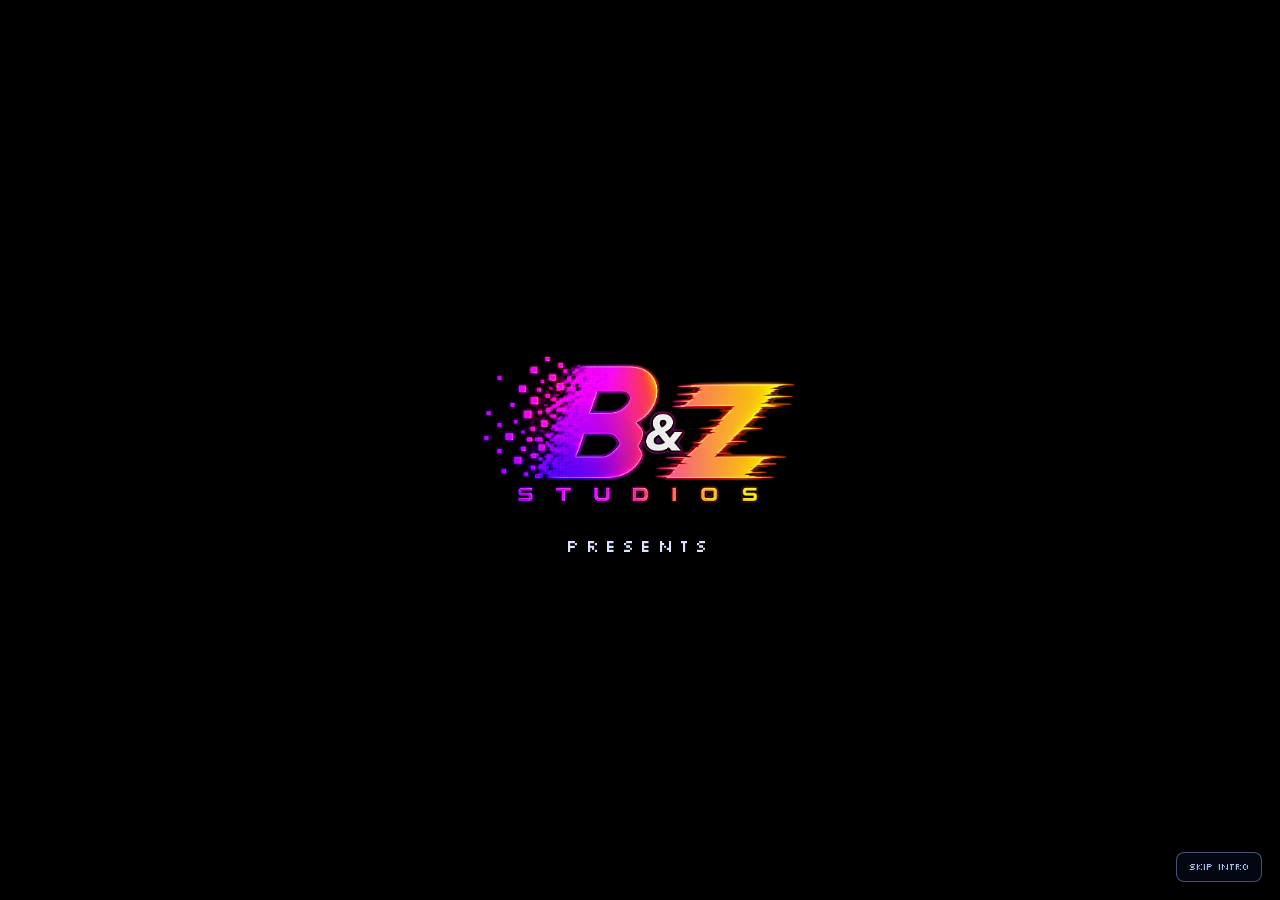
==== ufo-crazygames/index.html @ ac13e9e8 "Add independent landscape CrazyGames edition with loading artwork and SDK" ====
<!doctype html>
<html lang="en">
  <head>
    <meta charset="utf-8">
    <meta name="viewport" content="width=device-width, initial-scale=1, viewport-fit=cover">
    <meta name="theme-color" content="#071021">
    <title>UFO RUN</title>
    <link rel="icon" href="src/ufo_principal.png" type="image/png">
    <link rel="stylesheet" href="css/styles.css">
    <link rel="preload" href="src/loading-cover.webp" as="image" fetchpriority="high">
    <script src="js/crazy-config.js" defer></script>
    <script src="js/loading.js" defer></script>
    <script src="js/crazy-sdk.js" defer></script>
    <script src="js/game.js" defer></script>
  </head>
  <body>
    <main class="game-shell">
      <section id="loading-screen" class="loading-screen" aria-label="Loading UFO RUN">
        <img id="loading-art" class="loading-art" src="src/loading-cover.webp" alt="" fetchpriority="high">
        <div class="loading-title"><span class="loading-eyebrow">B&amp;Z STUDIOS</span><h1>UFO <span>RUN</span></h1><p>Fly · Dodge · Explore</p></div>
        <div class="loading-panel">
          <div class="loading-details"><label for="loading-progress">Loading</label><output id="loading-percentage" for="loading-progress">0%</output></div>
          <progress id="loading-progress" max="100" value="0" aria-describedby="loading-message">0%</progress>
          <p id="loading-message" role="status" aria-live="polite">Preparing your ship...</p>
          <button id="retry-loading-button" class="action primary" type="button" hidden>Try again</button>
        </div>
      </section>
      <section id="rotate-screen" class="rotate-screen" aria-label="Landscape orientation required" hidden>
        <svg viewBox="0 0 96 96" aria-hidden="true"><rect x="31" y="17" width="34" height="62" rx="5"/><path d="M12 46a36 36 0 0 1 57-28M69 7v11H58M84 50a36 36 0 0 1-57 28M27 89V78h11"/></svg>
        <h2>Rotate your device</h2><p>UFO RUN is played in landscape.<br>Turn your screen sideways to take off.</p>
      </section>
      <section id="ad-request-overlay" class="ad-request-overlay" role="status" aria-live="polite" hidden><span class="ad-spinner" aria-hidden="true"></span><p>Preparing your ad...</p></section>
      <section id="intro-screen" class="intro-screen" aria-label="Studio introduction and credits" hidden>
        <div class="intro-panel intro-studio">
          <img src="src/Logo_bz.png" alt="B&amp;Z Studios" class="intro-brand-logo">
          <p class="intro-heading">Presents</p>
        </div>
        <div class="intro-panel intro-credits">
          <img src="src/Logo_bz.png" alt="B&amp;Z Studios" class="intro-brand-logo">
          <h2>UFO RUN</h2>
          <p class="intro-heading">Credits</p>
          <div class="credit-entry"><strong>Luis Zabala</strong><span>Creator · Developer · Tester</span></div>
          <div class="credit-entry"><strong>Agustín Bustamante</strong><span>Creator · Developer · Tester</span></div>
        </div>
        <button id="skip-intro-button" class="skip-intro" type="button">Skip intro</button>
      </section>
      <canvas
        id="game"
        width="800"
        height="600"
        tabindex="0"
        role="application"
        aria-label="UFO RUN. Arcade space flight with unlockable ships. Press Space, click or tap to fly. Collect planets, avoid spikes and dodge asteroids on Hard difficulty."
      >
        Your browser does not support Canvas 2D.
      </canvas>
      <p id="game-hud" class="game-hud" hidden>Score: 0</p>
      <p id="invincible-label" class="game-status" hidden>INVINCIBLE</p>
      <p id="flight-start-prompt" class="flight-start-prompt" hidden>Tap, click or press Space to launch</p>
      <section id="boss-hud" class="boss-hud" aria-label="Boss battle" hidden>
        <div class="boss-hud-heading"><span>Cosmic Devourer</span><strong id="boss-timer">30s</strong></div>
        <div class="boss-time-track" aria-hidden="true"><span id="boss-time-fill"></span></div>
      </section>
      <aside id="achievement-toast" class="achievement-toast" role="status" aria-live="polite" hidden>
        <span class="achievement-toast-icon" aria-hidden="true">🏆</span>
        <div><strong>Achievement</strong><b id="achievement-toast-title"></b><span id="achievement-toast-description"></span><em id="achievement-toast-reward"></em></div>
      </aside>
      <header id="toolbar" class="toolbar" hidden>
        <button id="back-button" class="control back-button" type="button" hidden>Back</button>
        <div class="toolbar-actions">
          <span class="wallet" aria-label="Available coins"><span aria-hidden="true">✦</span> <span data-credits>0</span></span>
          <button id="pause-button" class="control icon-control" type="button" aria-label="Pause game" hidden><svg viewBox="0 0 24 24" aria-hidden="true"><path d="M7 4h4v16H7zM13 4h4v16h-4z"/></svg></button>
          <button id="sound-button" class="control icon-control" type="button" aria-label="Mute sound" aria-pressed="false"><svg viewBox="0 0 24 24" aria-hidden="true"><path d="M3 9h4l5-4v14l-5-4H3z"/><path class="sound-waves" d="M16 8q5 4 0 8M19 5q8 7 0 14"/></svg></button>
          <button id="fullscreen-button" class="control icon-control" type="button" aria-label="Fullscreen"><svg viewBox="0 0 24 24" aria-hidden="true"><path d="M9 3H3v6M15 3h6v6M3 15v6h6M21 15v6h-6"/></svg></button>
        </div>
      </header>
      <section id="interface" class="interface" aria-label="UFO RUN interface" hidden>
        <div id="menu-screen" class="screen menu-screen" hidden>
          <img id="menu-brand-logo" class="menu-brand-logo" src="src/Logo_bz.png" alt="B&amp;Z Studios" draggable="false">
          <div class="menu-heading"><h1>UFO <span>RUN</span></h1><p class="tagline">Fly · Dodge · Explore</p></div>
          <figure class="ship-preview"><img id="equipped-preview" src="src/ufo_principal.png" alt="Equipped ship"><figcaption id="equipped-name">Classic</figcaption></figure>
          <div class="difficulty-selector" aria-label="Select difficulty">
            <p>Difficulty</p>
            <div class="difficulty-options" role="radiogroup" aria-label="Game difficulty">
              <button type="button" data-difficulty="easy" role="radio" aria-checked="false">Easy</button>
              <button type="button" data-difficulty="normal" role="radio" aria-checked="true">Normal</button>
              <button type="button" data-difficulty="hard" role="radio" aria-checked="false">Hard</button>
            </div>
            <span id="difficulty-description">The original UFO RUN experience</span>
          </div>
          <div class="menu-actions"><button id="play-button" class="action primary" type="button"><span aria-hidden="true">▶</span> Play</button><button id="shop-button" class="action secondary" type="button">Hangar</button><button id="achievements-button" class="action secondary" type="button">🏆 Achievements</button><button id="help-button" class="action secondary" type="button">Help</button><button id="ranking-button" class="action secondary" type="button">Leaderboard</button></div>
          <div class="menu-info"><p class="instructions"><strong class="instructions-mobile">Tap to fly</strong><span class="instructions-mobile">Tap the screen to boost</span><strong class="instructions-desktop">Space or click</strong><span class="instructions-desktop">Boost your ship</span></p><div class="record-column"><p class="record">Best score<strong data-best-score>0</strong></p><p class="menu-footnote">Every point you earn becomes a coin</p></div></div>
        </div>
        <div id="shop-screen" class="screen shop-screen" hidden>
          <div class="section-heading"><h2>Hangar</h2><p>Choose your ship</p></div>
          <div id="shop-grid" class="shop-grid">
            <article id="coin-ad-offer" class="skin-card reward-card" hidden>
              <h3>50 coins</h3><span class="reward-video-icon" aria-hidden="true">▶</span>
              <p id="coin-ad-remaining">10 ads available today</p>
              <button id="coin-ad-button" type="button">Watch ad +50</button>
            </article>
          </div><p id="shop-status" class="shop-status" role="status">Earn coins by flying past obstacles</p>
        </div>
        <div id="help-screen" class="screen help-screen" hidden>
          <div class="section-heading"><h2>Help</h2><p>Flight guide</p></div>
          <div class="help-grid">
            <article class="help-card"><img src="src/ufo_principal.png" alt="UFO"><div><h3>Your UFO</h3><p>Tap the screen, click or press Space to boost your ship.</p></div></article>
            <article class="help-card"><div class="help-spikes" aria-hidden="true"><img src="src/Pincho_alto.png" alt=""><img src="src/Pincho_bajo.png" alt=""></div><div><h3>Spikes</h3><p>Fly through the gap without touching the spikes. Each pair you pass earns 1 point.</p></div></article>
            <article class="help-card"><div class="help-boundaries" aria-hidden="true"><span></span><b>UFO</b><span></span></div><div><h3>Ceiling and floor</h3><p>Stay on screen. Hitting the ceiling or the floor ends your mission.</p></div></article>
            <article class="help-card"><img src="src/planetas/Tierra.png" alt="Planet Earth"><div><h3>Planets</h3><p>Collect any planet to earn 1 extra point.</p></div></article>
            <article class="help-card"><img src="src/powerup_star.png" alt="Invincibility star"><div><h3>Star</h3><p>Grants temporary invincibility. While your shield glows, obstacles cannot destroy your ship.</p></div></article>
            <article class="help-card"><div class="help-asteroids"><img src="src/Obstaculos/Asteroide.png" alt="Asteroid"><img src="src/Obstaculos/asteroide_2.png" alt="Second asteroid"></div><div><h3>Asteroids</h3><p>Only appear on Hard. They travel fast and destroy your ship unless your shield is active.</p></div></article>
            <article class="help-card"><img src="src/boss_cosmico.png" alt="Cosmic Devourer"><div><h3>Cosmic boss</h3><p>The Cosmic Devourer awakens for the final battle. Dodge its volleys until its energy runs out to claim victory.</p></div></article>
          </div>
        </div>
        <div id="achievements-screen" class="screen achievements-screen" hidden>
          <div class="section-heading"><h2>🏆 Achievements</h2><p><span id="achievement-count">0 / 22</span> unlocked</p></div>
          <div id="achievements-grid" class="achievements-grid"></div>
        </div>
        <div id="ranking-screen" class="screen ranking-screen" hidden>
          <div class="ranking-panel">
            <div class="section-heading"><h2>🏆 Leaderboard</h2><p id="ranking-subtitle">Best flights on this device</p></div>
            <div class="ranking-tabs" role="tablist" aria-label="Leaderboard by difficulty">
              <button type="button" data-ranking-difficulty="easy" role="tab">Easy</button>
              <button type="button" data-ranking-difficulty="normal" role="tab" aria-selected="true">Normal</button>
              <button type="button" data-ranking-difficulty="hard" role="tab">Hard</button>
            </div>
            <div class="ranking-table-wrap"><table><thead><tr><th>#</th><th>Pilot</th><th>Score</th></tr></thead><tbody id="ranking-body"></tbody></table></div>
          </div>
        </div>
        <div id="gameover-screen" class="screen gameover-screen" hidden>
          <h2>Mission over</h2><p class="final-score">Score <strong id="final-score">0</strong></p><p id="run-reward" class="run-reward">+0 coins saved</p>
          <div id="continue-ad-offer" class="continue-offer" hidden>
            <button id="continue-ad-button" class="action rewarded-action" type="button"><span aria-hidden="true">▶</span> Watch ad to continue</button>
            <button id="continue-coins-button" class="action" type="button">Continue: 100 coins</button>
            <p id="continue-ad-status" role="status">Optional second chance · or restart for free</p>
          </div>
          <div class="gameover-actions"><button id="restart-button" class="action primary" type="button">Restart</button><button id="menu-button" class="action secondary" type="button">Main menu</button></div>
          <p class="final-record">Best score <strong data-best-score>0</strong></p>
        </div>
        <footer id="authors-footer" class="authors interface-footer" hidden>Credits<span>Luis Zabala</span><small>Creator · Developer · Tester</small><span>Agustín Bustamante</span><small>Creator · Developer · Tester</small></footer>
      </section>
      <dialog id="pause-dialog" class="pixel-dialog pause-dialog">
        <section class="dialog-card">
          <p class="dialog-kicker">Flight on hold</p>
          <h2>Game paused</h2>
          <p>Press P or Esc to resume.</p>
          <div class="pause-actions"><button id="resume-button" class="confirm" type="button">Resume</button><button id="pause-restart-button" type="button">Restart</button><button id="pause-menu-button" type="button">Main menu</button></div>
        </section>
      </dialog>
    </main>
    <noscript>UFO RUN requires JavaScript to run.</noscript>
  </body>
</html>
---- ufo-crazygames/css/styles.css ----
@font-face {
  font-family: "UFO Run";
  src: url("../src/slkscr.ttf") format("truetype");
  font-display: swap;
}

.loading-screen { position: absolute; z-index: 30; inset: 0; display: flex; flex-direction: column; align-items: center; justify-content: center; gap: 24px; padding: 24px; background: #020713; text-align: center; }
.loading-screen p { max-width: 480px; font-size: 12px; line-height: 1.7; }
.loading-screen .action { max-width: 280px; }
.intro-studio { gap: 24px; }
.intro-studio .intro-brand-logo { width: min(65vw,340px); max-height: 55dvh; }
.pause-dialog .pause-actions { grid-template-columns: 1fr; }
.game-hud { pointer-events: none; }
@media (max-width: 550px) and (orientation: landscape) { .interface[data-state="menu"] .menu-screen { grid-template-columns: minmax(0,1fr) minmax(0,.72fr); gap: 4px 12px; } .interface[data-state="menu"] .record { min-width: 0; } }

:root { color-scheme: dark; --cyan: #50dcff; --purple: #b089ff; --panel: rgba(7,14,34,.9); --border: rgba(91,119,207,.7); }
* { box-sizing: border-box; }
html, body { width: 100%; height: 100%; margin: 0; overflow: hidden; background-color: #000; }
body { user-select: none; -webkit-user-select: none; -webkit-touch-callout: none; font-family: "UFO Run", monospace; color: #eef7ff; background-position: center; background-repeat: no-repeat; background-size: cover; overscroll-behavior: none; }
button { font: inherit; color: inherit; cursor: pointer; touch-action: manipulation; -webkit-tap-highlight-color: transparent; }
button:focus-visible { outline: 3px solid var(--cyan); outline-offset: 4px; }
[hidden] { display: none !important; }
p, h1, h2, figure { margin: 0; }
.game-shell { position: relative; display: grid; width: 100%; height: 100vh; height: 100dvh; overflow: hidden; }
#game { display: block; min-width: 0; min-height: 0; width: 100%; height: 100%; background: transparent; outline: none; touch-action: none; user-select: none; -webkit-user-select: none; }
.landscape-fullscreen-gate { position: absolute; z-index: 40; inset: 0; display: grid; place-items: center; padding: max(18px,env(safe-area-inset-top)) max(18px,env(safe-area-inset-right)) max(18px,env(safe-area-inset-bottom)) max(18px,env(safe-area-inset-left)); background: rgba(0,3,14,.9); backdrop-filter: blur(6px); }
.landscape-fullscreen-card { display: flex; flex-direction: column; align-items: center; width: min(88vw,520px); padding: clamp(18px,5dvh,32px); border: 2px solid var(--cyan); border-radius: 14px; background: rgba(7,14,34,.98); box-shadow: 0 0 36px rgba(80,220,255,.3); text-align: center; }
.landscape-fullscreen-card > span { color: var(--cyan); font-family: system-ui,sans-serif; font-size: clamp(28px,10dvh,52px); line-height: 1; text-shadow: 0 0 14px rgba(80,220,255,.65); }
.landscape-fullscreen-card h2 { margin-top: 8px; color: #fff; font-size: clamp(18px,6dvh,30px); }
.landscape-fullscreen-card p { margin: 10px 0 16px; color: #9eb2d7; font-size: clamp(8px,2.6dvh,12px); line-height: 1.6; }
.landscape-fullscreen-card .action { width: min(100%,390px); min-height: 46px; font-size: clamp(11px,3.5dvh,16px); }
.intro-screen { position: absolute; z-index: 10; inset: 0; display: grid; place-items: center; overflow: hidden; background: #000; opacity: 1; transition: opacity .65s ease; }
.intro-screen[data-phase="outro"] { opacity: 0; pointer-events: none; }
.intro-panel { position: absolute; inset: 0; display: flex; flex-direction: column; align-items: center; justify-content: center; padding: max(24px,env(safe-area-inset-top)) max(20px,env(safe-area-inset-right)) max(24px,env(safe-area-inset-bottom)) max(20px,env(safe-area-inset-left)); opacity: 0; visibility: hidden; transform: scale(.98); transition: opacity .65s ease, transform .65s ease, visibility .65s; text-align: center; }
.intro-screen[data-phase="studio"] .intro-studio, .intro-screen[data-phase="credits"] .intro-credits { opacity: 1; visibility: visible; transform: scale(1); }
.intro-presentation { display: block; width: min(92vw,960px); max-height: 86dvh; object-fit: contain; }
.intro-credits { gap: clamp(14px,2.4dvh,26px); background: radial-gradient(circle at 50% 40%,rgba(39,18,76,.55),rgba(0,0,0,.96) 60%); }
.intro-brand-logo { width: clamp(110px,15vw,190px); max-height: 24dvh; object-fit: contain; }
.intro-credits h2 { color: var(--cyan); font-size: clamp(34px,5vw,62px); letter-spacing: .08em; text-shadow: 0 0 18px rgba(80,220,255,.38); }
.intro-heading { color: #d8e4ff; font-size: clamp(13px,1.5vw,18px); letter-spacing: .35em; text-transform: uppercase; }
.credit-entry { display: flex; flex-direction: column; gap: 7px; }
.credit-entry strong { font-size: clamp(18px,2vw,27px); color: #fff; }
.credit-entry span { font-size: clamp(9px,1vw,13px); color: #a8bce3; }
.skip-intro { position: absolute; z-index: 2; right: max(18px,env(safe-area-inset-right)); bottom: max(18px,env(safe-area-inset-bottom)); padding: 9px 12px; border: 1px solid rgba(135,158,211,.5); border-radius: 8px; background: rgba(5,10,24,.72); color: #a8bce3; font-size: 10px; }
.name-screen { position: absolute; z-index: 12; inset: 0; display: grid; place-items: center; padding: max(20px,env(safe-area-inset-top)) max(18px,env(safe-area-inset-right)) max(20px,env(safe-area-inset-bottom)) max(18px,env(safe-area-inset-left)); background: rgba(0,3,14,.9); overflow-y: auto; }
.name-card { display: flex; flex-direction: column; align-items: stretch; width: min(100%,500px); padding: clamp(22px,4vw,38px); border: 2px solid var(--border); border-radius: 18px; background: rgba(7,14,34,.98); box-shadow: 0 0 35px rgba(25,90,255,.3); text-align: center; }
.name-card > img { align-self: center; width: 120px; margin-bottom: 14px; image-rendering: pixelated; filter: drop-shadow(0 0 14px rgba(80,220,255,.5)); }
.name-kicker { color: var(--cyan); font-size: 10px; letter-spacing: .18em; text-transform: uppercase; }
.name-card h2 { margin: 10px 0 12px; }
.name-card > p:not(.name-kicker):not(.name-error) { color: #9eb2d7; font-size: 10px; line-height: 1.65; }
.name-card label { margin: 22px 0 8px; color: #dce8ff; font-size: 10px; text-align: left; }
.name-card input { min-height: 52px; padding: 10px 14px; border: 2px solid var(--border); border-radius: 10px; background: #050b1d; color: #fff; font: inherit; font-size: 16px; text-transform: uppercase; }
.name-card input:focus { outline: 2px solid var(--cyan); outline-offset: 3px; }
.name-card .action { margin-top: 18px; }
.name-error { margin-top: 8px; color: #ff7884; font-size: 9px; }
.interface { position: absolute; inset: 0; display: flex; flex-direction: column; padding: max(16px,env(safe-area-inset-top)) max(20px,env(safe-area-inset-right)) max(16px,env(safe-area-inset-bottom)) max(20px,env(safe-area-inset-left)); background: rgba(0,3,14,.58); overflow-y: auto; }
.toolbar { position: absolute; z-index: 3; top: max(16px,env(safe-area-inset-top)); left: max(20px,env(safe-area-inset-left)); right: max(20px,env(safe-area-inset-right)); display: flex; align-items: center; justify-content: space-between; gap: 12px; margin: 0; pointer-events: none; }
.toolbar > * { pointer-events: auto; }
.interface { padding-top: max(80px,calc(env(safe-area-inset-top) + 64px)); }
.interface-footer { flex-shrink: 0; text-align: center; padding-top: 10px; }
.game-status { position: absolute; top: max(52px,calc(env(safe-area-inset-top) + 38px)); left: max(20px,env(safe-area-inset-left)); pointer-events: none; font-size: 12px; color: #ffd648; text-shadow: 0 2px 5px #000; }
.game-hud { position: absolute; z-index: 6; top: max(10px,calc(env(safe-area-inset-top) + 6px)); left: max(12px,calc(env(safe-area-inset-left) + 4px)); padding: 8px; pointer-events: none; touch-action: none; user-select: none; -webkit-user-select: none; color: var(--cyan); font-size: clamp(20px,3vw,30px); text-shadow: 0 2px 5px #000; }
.flight-start-prompt { position: absolute; z-index: 5; left: 50%; bottom: max(9vh,calc(env(safe-area-inset-bottom) + 30px)); width: min(86vw,560px); transform: translateX(-50%); padding: 14px 18px; border: 2px solid var(--cyan); border-radius: 12px; background: rgba(4,10,27,.92); color: #eef7ff; text-align: center; font-size: clamp(10px,1.8vw,15px); line-height: 1.6; pointer-events: none; box-shadow: 0 0 20px rgba(80,220,255,.22); }
.boss-hud { position: absolute; z-index: 4; top: max(17px,env(safe-area-inset-top)); left: 50%; width: min(45vw,520px); transform: translateX(-50%); pointer-events: none; filter: drop-shadow(0 4px 8px #000); }
.boss-hud-heading { display: flex; justify-content: space-between; gap: 12px; margin-bottom: 7px; color: #f2eaff; font-size: clamp(9px,1.2vw,13px); letter-spacing: .08em; text-transform: uppercase; }
.boss-hud-heading strong { color: #50dcff; }
.boss-time-track { height: 15px; padding: 3px; border: 2px solid #aa6dff; border-radius: 999px; background: rgba(3,5,18,.88); box-shadow: 0 0 13px rgba(120,64,255,.7), inset 0 0 5px #000; overflow: hidden; }
.boss-time-track span { display: block; width: 100%; height: 100%; border-radius: inherit; background: linear-gradient(90deg,#6d31ff,#d23cff 48%,#36dcff); box-shadow: 0 0 9px #50dcff; transform-origin: left; }
.achievement-toast { position: absolute; z-index: 20; top: max(76px,calc(env(safe-area-inset-top) + 64px)); left: 50%; display: grid; grid-template-columns: auto minmax(0,1fr); align-items: center; gap: 9px; width: min(88vw,420px); padding: 10px 12px; border: 1px solid #ffd648; border-radius: 10px; background: linear-gradient(135deg,rgba(10,19,43,.98),rgba(45,24,70,.98)); box-shadow: 0 0 18px rgba(255,214,72,.28); transform: translate(-50%,0); animation: achievement-in .25s ease-out; pointer-events: none; }
.achievement-toast.difficult { border-color: #d881ff; box-shadow: 0 0 30px rgba(216,129,255,.45); }
.achievement-toast-icon { font-family: system-ui,sans-serif; font-size: 24px; filter: drop-shadow(0 0 7px rgba(255,214,72,.5)); }
.achievement-toast div { display: flex; min-width: 0; flex-direction: column; gap: 3px; }
.achievement-toast strong { color: #ffd648; font-size: 7px; letter-spacing: .12em; text-transform: uppercase; }
.achievement-toast b { color: #fff; font-size: clamp(11px,1.5vw,14px); }
.achievement-toast span:not(.achievement-toast-icon) { display: none; }
.achievement-toast em { color: #55e58f; font-size: 8px; font-style: normal; }
.toolbar-actions { display: flex; align-items: center; justify-content: flex-end; gap: 8px; margin-left: auto; }
.control, .wallet { border: 2px solid var(--border); border-radius: 10px; background: var(--panel); box-shadow: 0 0 15px rgba(25,90,255,.2); min-height: 44px; }
.control { padding: 8px 14px; font-size: 14px; color: var(--cyan); }
.icon-control { display: grid; place-items: center; width: 46px; padding: 9px; }
.icon-control svg { width: 24px; height: 24px; stroke: currentColor; stroke-width: 2; fill: none; }
#sound-button svg path:first-child { fill: currentColor; stroke-width: 1; }
#pause-button svg path { fill: currentColor; stroke: none; }
#sound-button[aria-pressed="true"] { color: #8395b6; }
#sound-button[aria-pressed="true"] .sound-waves { opacity: .2; }
.wallet { display: flex; align-items: center; justify-content: center; gap: 14px; border-color: #bba33c; border-radius: 22px; padding: 6px 18px; font-size: 20px; font-variant-numeric: tabular-nums; }
.wallet > span:first-child { color: #ffd648; font-size: 26px; text-shadow: 0 0 12px #ffd648; }
.screen { width: 100%; margin: auto; max-width: 1000px; padding: 24px 0; flex-shrink: 0; }
.menu-screen { display: grid; grid-template-columns: minmax(280px,680px) minmax(200px,1fr); gap: 24px 50px; align-items: center; align-content: start; max-width: none; margin: 0; }
.menu-heading { grid-column: 1; grid-row: 1; }
h1 { font-size: clamp(52px,7vw,94px); line-height: 1.05; letter-spacing: .05em; }
h1 span { display: block; color: var(--cyan); }
.tagline { color: #a1b8e4; font-size: clamp(11px,1.4vw,16px); margin-top: 14px; }
.menu-brand-logo { position: absolute; z-index: 2; top: max(14px,env(safe-area-inset-top)); left: max(20px,env(safe-area-inset-left)); display: block; width: clamp(82px,8vw,116px); height: auto; object-fit: contain; }
.admin-hold-target { touch-action: none; -webkit-user-drag: none; -webkit-touch-callout: none; user-select: none; -webkit-user-select: none; }
.ship-preview { grid-column: 2; grid-row: 1 / 4; display: flex; flex-direction: column; align-items: center; gap: 20px; }
.ship-preview img { width: clamp(130px,18vw,210px); height: auto; image-rendering: pixelated; filter: drop-shadow(0 0 18px rgba(80,220,255,.65)); animation: hover-ship 2.8s ease-in-out infinite; }
.ship-preview figcaption { color: #40d27a; font-size: 16px; }
.menu-actions, .gameover-actions { display: flex; flex-direction: column; gap: 12px; }
.difficulty-selector { grid-column: 1; grid-row: 2; display: flex; flex-direction: column; gap: 8px; width: min(100%,480px); }
.difficulty-selector > p { color: #dce8ff; font-size: 11px; letter-spacing: .15em; text-transform: uppercase; }
.difficulty-options { display: grid; grid-template-columns: repeat(3,1fr); gap: 7px; }
.difficulty-options button, .ranking-tabs button { min-height: 38px; padding: 7px; border: 2px solid var(--border); border-radius: 18px; background: rgba(7,14,34,.92); color: #9eb2d7; font-size: 11px; }
.difficulty-options button[aria-checked="true"], .ranking-tabs button[aria-selected="true"] { border-color: #ffd648; background: #ffd648; color: #101522; box-shadow: 0 0 14px rgba(255,214,72,.3); }
#difficulty-description { min-height: 14px; color: #8fa6d2; font-size: 9px; line-height: 1.5; }
.menu-actions { grid-column: 1; grid-row: 3; width: min(100%,480px); gap: 8px; }
.menu-actions .action { min-height: 50px; font-size: clamp(15px,1.8vw,22px); }
.menu-actions .primary { min-height: 60px; }
.action { display: flex; align-items: center; justify-content: center; gap: 22px; width: 100%; min-height: 60px; padding: 14px 18px; border: 2px solid var(--border); border-radius: 12px; box-shadow: 0 0 18px rgba(25,90,255,.25); font-size: clamp(17px,2.2vw,26px); }
.primary { background: rgba(7,112,68,.97); border-color: var(--cyan); }
.secondary { background: var(--panel); color: var(--purple); }
.action:hover, .control:hover { border-color: var(--cyan); filter: brightness(1.2); }
.menu-info { grid-column: 1 / -1; display: grid; grid-template-columns: 1.15fr .85fr; gap: 50px; align-items: center; }
.record-column { display: flex; flex-direction: column; align-items: center; gap: 9px; min-width: 0; }
.instructions { display: flex; flex-direction: column; align-items: center; justify-content: center; gap: 10px; padding: 16px 20px; border: 2px solid var(--border); border-radius: 12px; background: var(--panel); font-size: 14px; text-align: center; }
.menu-info .instructions { width: min(100%,480px); }
.instructions span { color: #9eb2d7; font-size: 12px; }
.instructions-mobile { display: none; }
/* El texto sigue la resolución y también reconoce tablets con entrada táctil. */
@media (pointer: coarse), (max-width: 700px), (orientation: landscape) and (max-height: 550px) {
  .instructions-mobile { display: block; }
  .instructions-desktop { display: none; }
  .achievement-toast { top: auto; bottom: max(12px,calc(env(safe-area-inset-bottom) + 8px)); gap: 7px; width: min(78vw,280px); padding: 7px 9px; border-radius: 8px; }
  .achievement-toast-icon { font-size: 18px; }
  .achievement-toast strong { display: none; }
  .achievement-toast b { overflow: hidden; font-size: 10px; text-overflow: ellipsis; white-space: nowrap; }
  .achievement-toast em { font-size: 7px; }
}
.record { display: flex; flex-direction: column; gap: 8px; align-items: center; min-width: 220px; padding: 14px 18px; border: 2px solid var(--border); border-radius: 12px; background: var(--panel); font-size: 15px; color: #e4edff; text-shadow: 0 2px 5px #000; }
.record strong { color: var(--cyan); font-size: 42px; line-height: 1; text-shadow: 0 0 12px rgba(80,220,255,.38); }
.menu-footnote { font-size: 11px; line-height: 1.5; color: #93a9d2; text-align: center; }
.section-heading { text-align: center; margin-bottom: 24px; }
h2 { font-size: clamp(26px,4vw,44px); line-height: 1.2; }
.section-heading p { color: var(--cyan); font-size: 14px; margin-top: 10px; }
.shop-grid { display: grid; grid-template-columns: repeat(2,minmax(0,1fr)); gap: 20px; }
.skin-card { display: grid; grid-template-columns: minmax(90px,.9fr) minmax(0,1.1fr); gap: 12px 16px; align-items: center; padding: 18px; background: var(--panel); border: 2px solid var(--border); border-radius: 12px; }
.skin-card.equipped { border-color: var(--skin-accent); background: rgba(16,28,57,.96); }
.skin-card h3 { grid-column: 1 / -1; margin: 0; font-size: 18px; }
.skin-card img { grid-column: 1; grid-row: 2 / 4; width: min(100%,120px); justify-self: center; image-rendering: pixelated; filter: drop-shadow(0 0 10px rgba(80,220,255,.5)); }
.skin-card p { font-size: 10px; color: #a2b5d9; }
.skin-card button { min-height: 44px; border: 2px solid var(--border); border-radius: 9px; background: rgba(8,17,42,.9); font-size: 14px; color: #ffd648; padding: 8px; }
.skin-card.owned button { color: var(--skin-accent); }
.skin-card button:disabled { cursor: default; opacity: 1; }
.reward-card { border-color: rgba(255,214,72,.75); }
.reward-card h3 { color: #ffd648; }
.reward-video-icon { grid-column: 1; grid-row: 2 / 4; display: grid; place-items: center; justify-self: center; width: 76px; aspect-ratio: 1; border: 3px solid #ffd648; border-radius: 50%; color: #ffd648; font-size: 30px; padding-left: 5px; box-shadow: 0 0 18px rgba(255,214,72,.28); }
.reward-card button { border-color: #ffd648; background: rgba(75,50,5,.72); }
.reward-card button:disabled, .rewarded-action:disabled { cursor: default; filter: grayscale(.7); opacity: .58; }
.shop-status { min-height: 32px; margin-top: 22px; text-align: center; font-size: 12px; line-height: 1.6; color: #ffd648; }
.help-screen, .ranking-screen, .achievements-screen { max-width: 940px; }
.help-grid { display: grid; grid-template-columns: repeat(2,minmax(0,1fr)); gap: 14px; }
.help-card { display: grid; grid-template-columns: 110px minmax(0,1fr); align-items: center; gap: 16px; min-height: 150px; padding: 16px; border: 2px solid var(--border); border-radius: 12px; background: var(--panel); }
.help-card > img { width: 100px; height: 100px; object-fit: contain; image-rendering: pixelated; filter: drop-shadow(0 0 10px rgba(80,220,255,.35)); }
.help-card h3 { margin: 0 0 10px; color: var(--cyan); font-size: 15px; }
.help-card p { color: #a7badf; font-size: 10px; line-height: 1.65; }
.help-spikes, .help-asteroids { display: flex; align-items: center; justify-content: center; gap: 6px; }
.help-spikes img { width: 44px; height: 106px; object-fit: cover; image-rendering: pixelated; }
.help-asteroids img { width: 52px; height: 52px; object-fit: contain; }
.help-boundaries { display: flex; flex-direction: column; align-items: center; justify-content: space-between; width: 100px; height: 100px; padding: 8px 0; color: #eef7ff; font-size: 10px; }
.help-boundaries span { display: block; width: 100%; border-top: 5px solid #ff5b69; box-shadow: 0 0 8px rgba(255,91,105,.55); }
.ranking-panel { width: min(100%,720px); margin: auto; padding: clamp(18px,3vw,32px); border: 2px solid var(--border); border-radius: 18px; background: rgba(7,14,34,.96); box-shadow: 0 0 30px rgba(25,90,255,.25); }
.pilot-name { display: grid; grid-template-columns: auto minmax(150px,340px); align-items: center; justify-content: center; gap: 14px; margin-bottom: 18px; color: #9eb2d7; font-size: 10px; }
.pilot-name-control { display: grid; grid-template-columns: minmax(0,1fr) auto; gap: 8px; }
.pilot-name input { width: 100%; min-height: 40px; border: 2px solid var(--border); border-radius: 9px; background: #050b1d; padding: 8px 12px; color: #fff; font: inherit; text-transform: uppercase; }
.pilot-name input[readonly] { color: #bed0ef; cursor: default; }
.pilot-name input:focus { outline: 2px solid var(--cyan); outline-offset: 2px; }
.pilot-name button { min-width: 78px; border: 2px solid #ffd648; border-radius: 9px; background: rgba(69,49,7,.9); color: #ffd648; font-size: 13px; }
.pilot-name button { position: relative; }
.pilot-name button::after { content: "Change name · costs 100 coins"; position: absolute; z-index: 5; right: 0; bottom: calc(100% + 9px); width: 210px; padding: 9px 10px; border: 1px solid #ffd648; border-radius: 7px; background: #080d20; color: #eef7ff; font-size: 8px; line-height: 1.5; opacity: 0; visibility: hidden; transform: translateY(5px); transition: opacity .18s ease,transform .18s ease,visibility .18s; pointer-events: none; }
.pilot-name button:hover::after, .pilot-name button:focus-visible::after { opacity: 1; visibility: visible; transform: translateY(0); }
.achievements-grid { display: grid; grid-template-columns: repeat(2,minmax(0,1fr)); gap: 14px; }
.achievement-card { display: grid; grid-template-columns: auto minmax(0,1fr); gap: 10px 14px; align-items: center; min-height: 146px; padding: 16px; border: 2px solid rgba(91,119,207,.42); border-radius: 12px; background: rgba(5,11,29,.92); opacity: .72; }
.achievement-card.unlocked { border-color: #ffd648; background: linear-gradient(135deg,rgba(62,45,8,.84),rgba(15,18,48,.96)); opacity: 1; box-shadow: 0 0 16px rgba(255,214,72,.14); }
.achievement-card.difficult { border-color: rgba(176,137,255,.62); }
.achievement-badge { display: grid; grid-row: 1 / 4; place-items: center; width: 52px; aspect-ratio: 1; border: 2px solid currentColor; border-radius: 50%; color: #7386ae; font-family: system-ui,sans-serif; font-size: 24px; }
.achievement-card.unlocked .achievement-badge { color: #ffd648; }
.achievement-card h3 { margin: 0; color: #e9f1ff; font-size: 13px; }
.achievement-card p { color: #91a5cd; font-size: 9px; line-height: 1.5; }
.achievement-card footer { display: flex; align-items: center; justify-content: space-between; gap: 10px; color: #55e58f; font-size: 9px; }
.achievement-progress { grid-column: 2; height: 8px; border: 1px solid rgba(91,119,207,.7); border-radius: 999px; background: #020713; overflow: hidden; }
.achievement-progress span { display: block; height: 100%; background: linear-gradient(90deg,#5f37d8,#50dcff); transform-origin: left; }
.pixel-dialog { width: min(92vw,560px); max-height: min(90dvh,720px); padding: 0; border: 2px solid var(--cyan); border-radius: 16px; background: #071021; color: #eef7ff; box-shadow: 0 0 42px rgba(80,220,255,.32); }
.pixel-dialog::backdrop { background: rgba(0,3,12,.82); backdrop-filter: blur(4px); }
.dialog-card { display: grid; gap: 16px; padding: clamp(22px,5vw,38px); }
.dialog-card h2 { color: var(--cyan); font-size: clamp(24px,5vw,36px); }
.dialog-card > p:not(.dialog-kicker):not(.dialog-error) { color: #9eb2d7; font-size: 10px; line-height: 1.7; }
.dialog-kicker { color: #ffd648; font-size: 9px; text-transform: uppercase; letter-spacing: .08em; }
.dialog-card label { color: #bdcae4; font-size: 10px; }
.dialog-card input { width: 100%; min-height: 48px; border: 2px solid var(--border); border-radius: 9px; background: #030817; padding: 10px 12px; color: #fff; font: inherit; text-transform: uppercase; }
.dialog-card input:focus { outline: 2px solid var(--cyan); outline-offset: 2px; }
.name-edit-fields { display: grid; gap: 10px; }
.dialog-error { color: #ff7782; font-size: 10px; line-height: 1.5; }
.dialog-actions, .pause-actions { display: grid; grid-template-columns: repeat(2,minmax(0,1fr)); gap: 10px; }
.dialog-actions button, .pause-actions button { min-height: 48px; border: 2px solid var(--border); border-radius: 9px; background: #09132d; padding: 9px; font-size: 11px; }
.dialog-actions .confirm, .pause-actions button:not(:last-child) { border-color: var(--cyan); color: var(--cyan); }
.pause-actions { margin-top: 6px; }
.pause-dialog .pause-actions { grid-template-columns: 1fr; }
.ranking-tabs { display: grid; grid-template-columns: repeat(3,1fr); gap: 8px; margin-bottom: 16px; }
.ranking-table-wrap { overflow-x: auto; }
.ranking-panel table { width: 100%; border-collapse: collapse; font-size: 12px; }
.ranking-panel th, .ranking-panel td { padding: 10px 8px; border-bottom: 1px solid rgba(91,119,207,.25); text-align: left; }
.ranking-panel th:first-child, .ranking-panel td:first-child { width: 48px; text-align: center; }
.ranking-panel th:last-child, .ranking-panel td:last-child { text-align: right; }
.ranking-panel th { color: #8ea5d1; font-size: 9px; text-transform: uppercase; }
.ranking-panel td:last-child { color: #55e58f; }
.ranking-empty { color: #7188b6 !important; text-align: center !important; }
.gameover-screen { display: flex; flex-direction: column; align-items: center; text-align: center; gap: 24px; max-width: 700px; }
.final-score { font-size: 26px; color: var(--cyan); }
.run-reward { color: #ffd648; font-size: 14px; }
.continue-offer { display: flex; flex-direction: column; gap: 8px; width: min(100%,480px); }
.rewarded-action { min-height: 68px; border-color: #ffd648; background: linear-gradient(135deg,rgba(156,93,6,.96),rgba(88,41,118,.96)); color: #fff5bd; box-shadow: 0 0 22px rgba(255,214,72,.28); }
.continue-offer p { color: #ffd648; font-size: 10px; line-height: 1.5; }
.gameover-actions { width: min(100%,400px); margin: 8px 0; }
.final-record { font-size: 13px; color: #a1b8e4; }
.authors { font-size: 11px; color: #708cc0; line-height: 1.8; }
.authors span { display: block; margin-top: 5px; color: #d6e2fa; }
.authors small { display: block; color: #7895c7; font-size: 8px; }
noscript { position: fixed; color: #fff; font-family: sans-serif; }
@keyframes hover-ship { 50% { transform: translateY(-10px); } }
@keyframes achievement-in { from { opacity: 0; transform: translate(-50%,-26px); } }
@media (prefers-reduced-motion: reduce) { .ship-preview img { animation: none; } .intro-panel { transition-duration: .01ms; } }

/* Vertical: una columna y controles grandes, sin la restricción 4:3. */
@media (orientation: portrait) and (max-width: 700px) {
  .game-hud { padding: 6px; font-size: 14px; }
  .boss-hud { top: max(76px,calc(env(safe-area-inset-top) + 62px)); width: min(86vw,430px); }
  .boss-time-track { height: 13px; }
  .screen { max-width: 470px; padding: 20px 0; }
  .menu-screen { grid-template-columns: 1fr; gap: clamp(14px,2.5dvh,28px); text-align: center; max-width: 470px; margin: auto; }
  .menu-heading, .ship-preview, .difficulty-selector, .menu-actions, .menu-info { grid-column: 1; grid-row: auto; }
  h1 { font-size: clamp(48px,15vw,78px); }
  h1 span { display: inline; }
  .tagline { font-size: clamp(10px,2.8vw,14px); margin-top: 12px; }
  .menu-brand-logo { top: max(10px,env(safe-area-inset-top)); left: max(12px,env(safe-area-inset-left)); width: 78px; }
  .ship-preview { gap: 12px; }
  .ship-preview img { width: clamp(110px,32vw,165px); }
  .ship-preview figcaption { font-size: 13px; }
  .action { min-height: 56px; font-size: clamp(16px,4.6vw,23px); }
  .difficulty-selector { margin: auto; }
  .difficulty-options button { font-size: 10px; }
  .menu-info { grid-template-columns: 1fr; gap: 16px; }
  .instructions { padding: 12px; font-size: 13px; gap: 6px; }
  .record-column { width: 100%; gap: 7px; }
  .record { width: 100%; flex-direction: row; justify-content: center; gap: 18px; }
  .record strong { font-size: 28px; }
  .menu-footnote { font-size: 10px; line-height: 1.5; }
  .shop-grid { gap: 12px; }
  .skin-card { display: flex; flex-direction: column; padding: 12px 8px; gap: 10px; text-align: center; }
  .skin-card h3 { font-size: clamp(11px,3.2vw,15px); }
  .skin-card img { width: 90px; max-width: 90%; }
  .skin-card p { font-size: 8px; }
  .skin-card button { width: 100%; font-size: 12px; }
  .reward-video-icon { width: 66px; font-size: 25px; }
  .help-grid { grid-template-columns: 1fr; }
  .achievements-grid { grid-template-columns: 1fr; }
  .help-card { grid-template-columns: 86px minmax(0,1fr); min-height: 120px; padding: 12px; }
  .help-card > img, .help-boundaries { width: 78px; height: 78px; }
  .help-spikes img { width: 34px; height: 82px; }
  .pilot-name { grid-template-columns: 1fr; text-align: center; }
  .gameover-screen h2 { font-size: clamp(23px,7vw,36px); }
  .authors span { font-size: 9px; }
}

/* Horizontal móvil: distribución baja y cuatro naves en fila. */
@media (orientation: landscape) and (max-height: 550px) {
  .boss-hud { top: max(8px,env(safe-area-inset-top)); width: min(30vw,240px); }
  .boss-hud-heading { gap: 6px; margin-bottom: 3px; font-size: 7px; }
  .boss-time-track { height: 9px; padding: 2px; border-width: 1px; }
  .interface { padding-top: max(66px,calc(env(safe-area-inset-top) + 58px)); padding-bottom: max(8px,env(safe-area-inset-bottom)); }
  .toolbar { top: max(8px,env(safe-area-inset-top)); }
  .screen { padding: 12px 0; max-width: 950px; }
  .menu-screen { grid-template-columns: minmax(250px,1fr) minmax(170px,.8fr); gap: 12px 32px; }
  h1 { font-size: clamp(30px,9dvh,48px); }
  h1 span { display: inline; }
  .tagline { font-size: 10px; margin-top: 8px; }
  .ship-preview img { width: clamp(90px,30dvh,145px); }
  .ship-preview { gap: 10px; }
  .ship-preview figcaption { font-size: 11px; }
  .action { min-height: 44px; padding: 8px 14px; font-size: 17px; }
  .menu-actions { gap: 8px; }
  .difficulty-selector { gap: 4px; }
  .difficulty-options button { min-height: 30px; padding: 4px; font-size: 9px; }
  #difficulty-description { font-size: 8px; }
  .menu-info { gap: 32px; }
  .instructions { padding: 9px 12px; gap: 4px; font-size: 11px; }
  .instructions span { font-size: 9px; }
  .record { gap: 2px; font-size: 10px; }
  .record strong { font-size: 25px; }
  .menu-footnote { font-size: 9px; }
  .section-heading { margin-bottom: 12px; }
  .section-heading h2 { font-size: 28px; }
  .section-heading p { font-size: 10px; margin-top: 5px; }
  .shop-grid { grid-template-columns: repeat(4,minmax(0,1fr)); gap: 12px; }
  .skin-card { display: flex; flex-direction: column; padding: 10px 8px; gap: 7px; text-align: center; }
  .skin-card h3 { font-size: 12px; }
  .skin-card img { width: 80px; }
  .skin-card p { font-size: 8px; }
  .skin-card button { width: 100%; font-size: 11px; }
  .reward-video-icon { width: 58px; font-size: 22px; }
  .help-grid { grid-template-columns: repeat(3,minmax(0,1fr)); gap: 8px; }
  .achievements-grid { grid-template-columns: repeat(2,minmax(0,1fr)); gap: 8px; }
  .achievement-card { min-height: 110px; padding: 10px; }
  .help-card { display: flex; flex-direction: column; min-height: 190px; padding: 9px; gap: 7px; text-align: center; }
  .help-card > img, .help-boundaries { width: 58px; height: 58px; }
  .help-spikes img { width: 26px; height: 64px; }
  .help-asteroids img { width: 38px; height: 38px; }
  .help-card h3 { margin-bottom: 5px; font-size: 10px; }
  .help-card p { font-size: 7px; line-height: 1.4; }
  .ranking-panel { padding: 12px 18px; }
  .ranking-panel .section-heading { margin-bottom: 8px; }
  .pilot-name { grid-template-columns: auto 220px; margin-bottom: 8px; }
  .pilot-name input { min-height: 32px; }
  .ranking-tabs { margin-bottom: 8px; }
  .ranking-tabs button { min-height: 30px; padding: 4px; font-size: 9px; }
  .ranking-panel th, .ranking-panel td { padding: 5px 8px; font-size: 9px; }
  .shop-status { margin-top: 10px; font-size: 10px; min-height: 20px; }
  .gameover-screen { gap: 10px; }
  .gameover-screen h2 { font-size: 28px; }
  .final-score { font-size: 20px; }
  .run-reward, .final-record { font-size: 11px; }
  .gameover-actions { flex-direction: row; width: min(100%,600px); gap: 12px; margin: 5px 0; }
  .gameover-actions .action { font-size: 16px; }
  .continue-offer { width: min(100%,440px); gap: 4px; }
  .continue-offer .action { min-height: 46px; padding: 8px 14px; font-size: 15px; }
  .continue-offer p { font-size: 8px; }
  .authors { font-size: 9px; }
}
@media (max-width: 360px) {
  .interface { padding-left: 12px; padding-right: 12px; }
  .toolbar { left: max(12px,env(safe-area-inset-left)); right: max(12px,env(safe-area-inset-right)); }
  .toolbar-actions { gap: 6px; }
  .wallet { padding: 6px 12px; gap: 8px; font-size: 16px; }
  .back-button { font-size: 11px; padding: 8px; }
}
@media (orientation: portrait) and (max-width: 700px) and (max-height: 650px) {
  .screen { padding: 12px 0; }
  .menu-screen { gap: 12px; }
  .ship-preview img { width: 100px; }
  .ship-preview { gap: 8px; }
  .menu-actions, .menu-info { gap: 10px; }
  .skin-card { gap: 7px; }
  .skin-card img { width: 75px; }
  .section-heading { margin-bottom: 12px; }
  .shop-status { margin-top: 12px; font-size: 10px; }
  .shop-screen { padding: 8px 0; }
}
@media (min-width: 701px) and (min-height: 551px) {
  .menu-screen { padding-top: 8px; padding-bottom: 16px; }
  .menu-screen h1 { font-size: clamp(52px,6vw,78px); }
  .ship-preview { grid-row: 1 / 3; }
  .menu-actions .action { min-height: 46px; }
  .menu-actions .primary { min-height: 54px; }
  .menu-info { grid-column: 2; grid-row: 3; grid-template-columns: 1fr; gap: 12px; align-self: start; }
  .menu-info .instructions, .menu-info .record-column { width: min(100%,360px); justify-self: center; }
}

/* El inicio siempre cabe en el viewport: se compacta for altura, sin scroll. */
.interface[data-state="menu"] { overflow: hidden; }
.interface[data-state="menu"] .menu-screen { height: 100%; min-height: 0; padding-top: 0; padding-bottom: 0; align-content: center; }

@media (min-width: 701px) and (min-height: 551px) {
  .interface[data-state="menu"] .menu-screen { gap: clamp(7px,1.6dvh,16px) clamp(24px,4vw,50px); }
  .interface[data-state="menu"] h1 { font-size: clamp(42px,8dvh,72px); }
  .interface[data-state="menu"] .tagline { margin-top: 7px; font-size: clamp(9px,1.45dvh,13px); }
  .interface[data-state="menu"] .difficulty-selector { gap: 4px; }
  .interface[data-state="menu"] .difficulty-options button { min-height: clamp(28px,4.5dvh,36px); padding: 4px; }
  .interface[data-state="menu"] .menu-actions { gap: clamp(4px,.8dvh,7px); }
  .interface[data-state="menu"] .menu-actions .action,
  .interface[data-state="menu"] .menu-actions .primary { min-height: clamp(34px,5.7dvh,45px); padding: 7px 14px; font-size: clamp(13px,2.2dvh,18px); }
  .interface[data-state="menu"] .ship-preview { gap: 8px; }
  .interface[data-state="menu"] .ship-preview img { width: clamp(105px,22dvh,175px); }
  .interface[data-state="menu"] .menu-info { gap: 12px; }
  .interface[data-state="menu"] .instructions,
  .interface[data-state="menu"] .record { min-height: 64px; padding: 9px 12px; }
  .interface[data-state="menu"] .record strong { font-size: 30px; }
}

@media (orientation: portrait) and (max-width: 700px) {
  .interface[data-state="menu"] { padding-top: max(58px,calc(env(safe-area-inset-top) + 52px)); padding-bottom: max(6px,env(safe-area-inset-bottom)); }
  .interface[data-state="menu"] .menu-screen { gap: clamp(4px,1.15dvh,10px); }
  .interface[data-state="menu"] h1 { font-size: clamp(34px,7dvh,58px); }
  .interface[data-state="menu"] .tagline { margin-top: 4px; font-size: clamp(7px,1.5dvh,11px); }
  .interface[data-state="menu"] .ship-preview { gap: 4px; }
  .interface[data-state="menu"] .ship-preview img { width: clamp(70px,14dvh,112px); }
  .interface[data-state="menu"] .ship-preview figcaption { font-size: clamp(8px,1.7dvh,11px); }
  .interface[data-state="menu"] .difficulty-selector { gap: 3px; }
  .interface[data-state="menu"] .difficulty-selector > p,
  .interface[data-state="menu"] #difficulty-description { font-size: 7px; }
  .interface[data-state="menu"] .difficulty-options button { min-height: clamp(26px,4.2dvh,34px); padding: 3px; font-size: 8px; }
  .interface[data-state="menu"] .menu-actions { gap: clamp(3px,.7dvh,6px); }
  .interface[data-state="menu"] .menu-actions .action,
  .interface[data-state="menu"] .menu-actions .primary { min-height: clamp(32px,5.25dvh,44px); padding: 5px 10px; font-size: clamp(11px,2.2dvh,16px); }
  .interface[data-state="menu"] .menu-info { grid-template-columns: minmax(0,1fr) minmax(0,1fr); align-items: start; gap: 6px; }
  .interface[data-state="menu"] .instructions,
  .interface[data-state="menu"] .record { width: 100%; min-width: 0; height: 52px; min-height: 52px; padding: 6px; gap: 3px; font-size: 8px; }
  .interface[data-state="menu"] .record-column { align-self: start; }
  .interface[data-state="menu"] .instructions span { font-size: 7px; }
  .interface[data-state="menu"] .record strong { font-size: 22px; }
  .interface[data-state="menu"] .menu-footnote { font-size: 7px; }
}

@media (orientation: landscape) and (max-height: 550px) {
  .interface[data-state="menu"] .menu-screen { gap: clamp(3px,1.3dvh,7px) 24px; }
  .interface[data-state="menu"] .ship-preview { grid-column: 2; grid-row: 1 / 3; }
  .interface[data-state="menu"] .menu-info { grid-column: 2; grid-row: 3; grid-template-columns: minmax(0,1fr); align-self: center; }
  .interface[data-state="menu"] .record { min-width: 0; width: 100%; }
  .interface[data-state="menu"] h1 { font-size: clamp(27px,11dvh,42px); }
  .interface[data-state="menu"] .tagline { margin-top: 3px; font-size: 7px; }
  .interface[data-state="menu"] .difficulty-selector { gap: 2px; }
  .interface[data-state="menu"] .difficulty-selector > p,
  .interface[data-state="menu"] #difficulty-description { font-size: 6px; }
  .interface[data-state="menu"] .difficulty-options button { min-height: 24px; padding: 2px; font-size: 7px; }
  .interface[data-state="menu"] .menu-actions { gap: 3px; }
  .interface[data-state="menu"] .menu-actions .action,
  .interface[data-state="menu"] .menu-actions .primary { min-height: clamp(26px,8dvh,34px); padding: 3px 9px; font-size: clamp(9px,3.2dvh,13px); }
  .interface[data-state="menu"] .ship-preview { gap: 3px; }
  .interface[data-state="menu"] .ship-preview img { width: clamp(66px,25dvh,100px); }
  .interface[data-state="menu"] .ship-preview figcaption { font-size: 8px; }
  .interface[data-state="menu"] .menu-info { gap: 5px; }
  .interface[data-state="menu"] .instructions,
  .interface[data-state="menu"] .record { min-height: 44px; padding: 4px 7px; gap: 2px; font-size: 7px; }
  .interface[data-state="menu"] .instructions span { font-size: 6px; }
  .interface[data-state="menu"] .record strong { font-size: 18px; }
  .interface[data-state="menu"] .menu-footnote { font-size: 6px; }
}

/* Landscape loading artwork and progress, shared by desktop and mobile. */
.loading-screen { display: block; isolation: isolate; padding: 0; overflow: hidden; background: #030819; }
.loading-art { position: absolute; z-index: -2; inset: 0; width: 100%; height: 100%; object-fit: cover; object-position: center; }
.loading-screen::before { content: ""; position: absolute; z-index: -1; inset: 0; background: linear-gradient(90deg,rgba(1,5,16,.35),transparent 65%),linear-gradient(0deg,rgba(1,4,15,.94),transparent 35%); }
.loading-title { position: absolute; top: 14%; left: 7%; text-align: left; }
.loading-eyebrow { display: block; margin-bottom: 14px; color: #b3c8eb; font-size: clamp(8px,1vw,13px); letter-spacing: .25em; }
.loading-title h1 { color: #f0f8ff; font-size: clamp(48px,8vw,116px); line-height: 1; letter-spacing: .025em; text-shadow: 5px 5px 0 #071329,0 0 30px rgba(61,128,255,.4); }
.loading-title h1 span { display: inline; color: var(--cyan); }
.loading-title p { margin-top: 12px; color: #a9c2e6; font-size: clamp(8px,1.1vw,14px); letter-spacing: .16em; }
.loading-panel { position: absolute; left: 7%; bottom: 7%; width: min(86%,620px); text-align: left; }
.loading-details { display: flex; justify-content: space-between; align-items: center; margin-bottom: 12px; color: #f0f8ff; font-size: clamp(11px,1.4vw,17px); text-transform: uppercase; letter-spacing: .14em; }
#loading-percentage { color: var(--cyan); }
#loading-progress { display: block; appearance: none; -webkit-appearance: none; width: 100%; height: clamp(14px,2.1vw,22px); padding: 3px; overflow: hidden; border: 2px solid #5675ba; border-radius: 3px; background: #050c24; accent-color: #50dcff; box-shadow: 0 0 24px rgba(38,104,232,.22); }
#loading-progress::-webkit-progress-bar { background: #050c24; }
#loading-progress::-webkit-progress-value { background: linear-gradient(90deg,#5a3bd9,#397cf4 45%,#50dcff); }
#loading-progress::-moz-progress-bar { background: linear-gradient(90deg,#5a3bd9,#50dcff); }
.loading-panel #loading-message { margin-top: 12px; min-height: 22px; font-size: clamp(8px,1vw,12px); color: #a4b9da; line-height: 1.5; }
.loading-panel .action { margin-top: 12px; min-height: 42px; font-size: 13px; }
.rotate-screen { position: absolute; z-index: 80; inset: 0; display: flex; flex-direction: column; align-items: center; justify-content: center; gap: 22px; padding: max(28px,env(safe-area-inset-top)) max(22px,env(safe-area-inset-right)) max(28px,env(safe-area-inset-bottom)) max(22px,env(safe-area-inset-left)); background: radial-gradient(circle at center,#121d47,#030819 75%); text-align: center; }
.rotate-screen svg { width: 100px; height: 100px; fill: none; stroke: var(--cyan); stroke-width: 4; stroke-linecap: round; stroke-linejoin: round; filter: drop-shadow(0 0 15px rgba(80,220,255,.3)); }
.rotate-screen h2 { font-size: clamp(22px,5vw,36px); color: var(--cyan); }
.rotate-screen p { color: #a7bddf; font-size: 11px; line-height: 1.8; }
.ad-request-overlay { position: absolute; z-index: 70; inset: 0; display: flex; flex-direction: column; align-items: center; justify-content: center; gap: 20px; background: rgba(2,6,19,.85); color: #eef7ff; font-size: 13px; }
.ad-spinner { width: 38px; height: 38px; border: 3px solid #26365f; border-top-color: var(--cyan); border-radius: 50%; animation: ad-spin .8s linear infinite; }
@keyframes ad-spin { to { transform: rotate(360deg); } }
.gameover-screen { gap: 12px; }
.continue-offer, .gameover-actions { width: min(100%,480px); }
.continue-offer .action, .gameover-actions .action { min-height: 48px; padding: 10px 14px; border: 2px solid var(--cyan); background: rgba(7,112,68,.97); color: #eef7ff; box-shadow: 0 0 18px rgba(25,90,255,.25); font-size: clamp(13px,1.8vw,21px); }
.continue-offer .action:disabled { opacity: .55; cursor: default; }
@media (orientation: landscape) and (max-height: 550px) {
  .loading-title { top: 14%; }
  .loading-title h1 { font-size: clamp(42px,11dvh,72px); }
  .loading-eyebrow { margin-bottom: 8px; font-size: 7px; }
  .loading-title p { margin-top: 7px; font-size: 7px; }
  .loading-panel { bottom: 6%; width: min(70%,540px); }
  .loading-details { margin-bottom: 7px; font-size: 10px; }
  .loading-panel #loading-message { margin-top: 7px; font-size: 7px; }
  .continue-offer .action, .gameover-actions .action { min-height: 36px; padding: 7px 12px; font-size: 13px; }
  .continue-offer, .gameover-screen { gap: 6px; }
}
@media (prefers-reduced-motion: reduce) { .ad-spinner { animation: none; } }
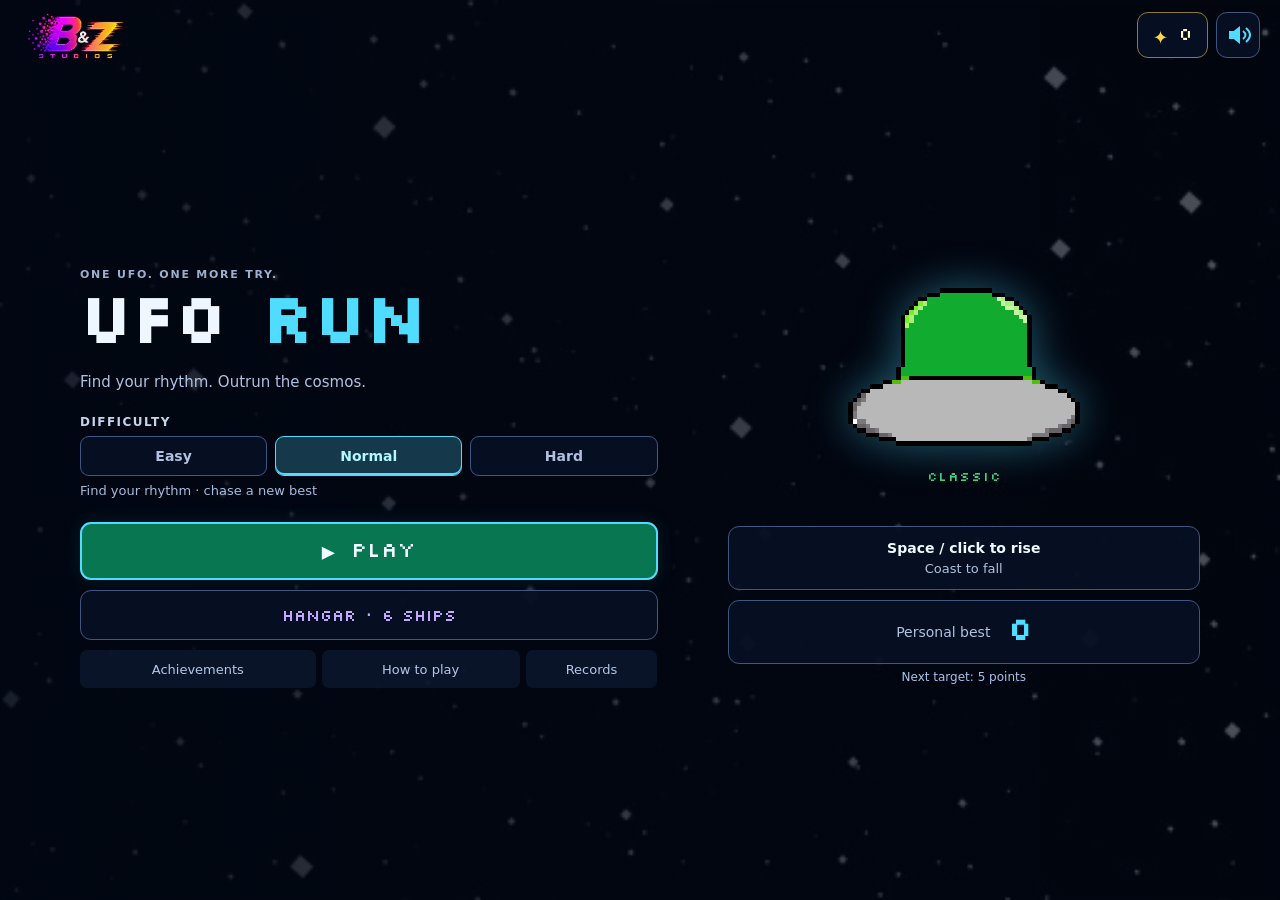
==== commit aaa839cc: "Improve CrazyGames gameplay, onboarding, performance and release QA" ====
--- a/ufo-crazygames/index.html
+++ b/ufo-crazygames/index.html
@@ -8,9 +8,10 @@
     <link rel="icon" href="src/ufo_principal.png" type="image/png">
     <link rel="stylesheet" href="css/styles.css">
     <link rel="preload" href="src/loading-cover.webp" as="image" fetchpriority="high">
+    <script src="js/loading.js" defer></script>
     <script src="js/crazy-config.js" defer></script>
-    <script src="js/loading.js" defer></script>
     <script src="js/crazy-sdk.js" defer></script>
+    <script src="js/flight-rules.js" defer></script>
     <script src="js/game.js" defer></script>
   </head>
   <body>
@@ -56,7 +57,12 @@
       </canvas>
       <p id="game-hud" class="game-hud" hidden>Score: 0</p>
       <p id="invincible-label" class="game-status" hidden>INVINCIBLE</p>
-      <p id="flight-start-prompt" class="flight-start-prompt" hidden>Tap, click or press Space to launch</p>
+      <p id="flight-start-prompt" class="flight-start-prompt" hidden>Tap, click or press Space to boost</p>
+      <section id="flight-tutorial" class="flight-tutorial" aria-label="Flight controls" hidden>
+        <span class="tutorial-gesture" aria-hidden="true">↑</span><p><strong>Tap to rise</strong><span class="instructions-mobile">Coast to fall · fly through the openings</span><span class="instructions-desktop">Space / click · coast to fall</span></p>
+        <button id="skip-tutorial-button" type="button" aria-label="Dismiss flight tips">Got it</button>
+      </section>
+      <div id="flight-progress" class="flight-progress" hidden><p id="flight-target">Next: 5 points</p><div class="flight-progress-track"><span id="flight-progress-fill"></span></div></div>
       <section id="boss-hud" class="boss-hud" aria-label="Boss battle" hidden>
         <div class="boss-hud-heading"><span>Cosmic Devourer</span><strong id="boss-timer">30s</strong></div>
         <div class="boss-time-track" aria-hidden="true"><span id="boss-time-fill"></span></div>
@@ -71,13 +77,12 @@
           <span class="wallet" aria-label="Available coins"><span aria-hidden="true">✦</span> <span data-credits>0</span></span>
           <button id="pause-button" class="control icon-control" type="button" aria-label="Pause game" hidden><svg viewBox="0 0 24 24" aria-hidden="true"><path d="M7 4h4v16H7zM13 4h4v16h-4z"/></svg></button>
           <button id="sound-button" class="control icon-control" type="button" aria-label="Mute sound" aria-pressed="false"><svg viewBox="0 0 24 24" aria-hidden="true"><path d="M3 9h4l5-4v14l-5-4H3z"/><path class="sound-waves" d="M16 8q5 4 0 8M19 5q8 7 0 14"/></svg></button>
-          <button id="fullscreen-button" class="control icon-control" type="button" aria-label="Fullscreen"><svg viewBox="0 0 24 24" aria-hidden="true"><path d="M9 3H3v6M15 3h6v6M3 15v6h6M21 15v6h-6"/></svg></button>
         </div>
       </header>
       <section id="interface" class="interface" aria-label="UFO RUN interface" hidden>
         <div id="menu-screen" class="screen menu-screen" hidden>
           <img id="menu-brand-logo" class="menu-brand-logo" src="src/Logo_bz.png" alt="B&amp;Z Studios" draggable="false">
-          <div class="menu-heading"><h1>UFO <span>RUN</span></h1><p class="tagline">Fly · Dodge · Explore</p></div>
+          <div class="menu-heading"><p class="menu-eyebrow">ONE UFO. ONE MORE TRY.</p><h1>UFO <span>RUN</span></h1><p class="tagline">Find your rhythm. Outrun the cosmos.</p></div>
           <figure class="ship-preview"><img id="equipped-preview" src="src/ufo_principal.png" alt="Equipped ship"><figcaption id="equipped-name">Classic</figcaption></figure>
           <div class="difficulty-selector" aria-label="Select difficulty">
             <p>Difficulty</p>
@@ -88,8 +93,8 @@
             </div>
             <span id="difficulty-description">The original UFO RUN experience</span>
           </div>
-          <div class="menu-actions"><button id="play-button" class="action primary" type="button"><span aria-hidden="true">▶</span> Play</button><button id="shop-button" class="action secondary" type="button">Hangar</button><button id="achievements-button" class="action secondary" type="button">🏆 Achievements</button><button id="help-button" class="action secondary" type="button">Help</button><button id="ranking-button" class="action secondary" type="button">Leaderboard</button></div>
-          <div class="menu-info"><p class="instructions"><strong class="instructions-mobile">Tap to fly</strong><span class="instructions-mobile">Tap the screen to boost</span><strong class="instructions-desktop">Space or click</strong><span class="instructions-desktop">Boost your ship</span></p><div class="record-column"><p class="record">Best score<strong data-best-score>0</strong></p><p class="menu-footnote">Every point you earn becomes a coin</p></div></div>
+          <div class="menu-actions"><button id="play-button" class="action primary" type="button"><span aria-hidden="true">▶</span> Play</button><button id="shop-button" class="action secondary" type="button">Hangar · 6 ships</button><nav class="menu-links" aria-label="Flight extras"><button id="achievements-button" type="button">Achievements</button><button id="help-button" type="button">How to play</button><button id="ranking-button" type="button">Records</button></nav></div>
+          <div class="menu-info"><p class="instructions"><strong class="instructions-mobile">Tap to rise</strong><span class="instructions-mobile">Coast to fall</span><strong class="instructions-desktop">Space / click to rise</strong><span class="instructions-desktop">Coast to fall</span></p><div class="record-column"><p class="record">Personal best<strong data-best-score>0</strong></p><p id="menu-goal" class="menu-footnote">Next target: 5 points</p></div></div>
         </div>
         <div id="shop-screen" class="screen shop-screen" hidden>
           <div class="section-heading"><h2>Hangar</h2><p>Choose your ship</p></div>
@@ -102,7 +107,7 @@
           </div><p id="shop-status" class="shop-status" role="status">Earn coins by flying past obstacles</p>
         </div>
         <div id="help-screen" class="screen help-screen" hidden>
-          <div class="section-heading"><h2>Help</h2><p>Flight guide</p></div>
+          <div class="section-heading"><h2>Flight guide</h2><p>One tap to rise. A little rhythm goes a long way.</p><button id="credits-button" type="button">Studio &amp; credits</button></div>
           <div class="help-grid">
             <article class="help-card"><img src="src/ufo_principal.png" alt="UFO"><div><h3>Your UFO</h3><p>Tap the screen, click or press Space to boost your ship.</p></div></article>
             <article class="help-card"><div class="help-spikes" aria-hidden="true"><img src="src/Pincho_alto.png" alt=""><img src="src/Pincho_bajo.png" alt=""></div><div><h3>Spikes</h3><p>Fly through the gap without touching the spikes. Each pair you pass earns 1 point.</p></div></article>
@@ -110,7 +115,7 @@
             <article class="help-card"><img src="src/planetas/Tierra.png" alt="Planet Earth"><div><h3>Planets</h3><p>Collect any planet to earn 1 extra point.</p></div></article>
             <article class="help-card"><img src="src/powerup_star.png" alt="Invincibility star"><div><h3>Star</h3><p>Grants temporary invincibility. While your shield glows, obstacles cannot destroy your ship.</p></div></article>
             <article class="help-card"><div class="help-asteroids"><img src="src/Obstaculos/Asteroide.png" alt="Asteroid"><img src="src/Obstaculos/asteroide_2.png" alt="Second asteroid"></div><div><h3>Asteroids</h3><p>Only appear on Hard. They travel fast and destroy your ship unless your shield is active.</p></div></article>
-            <article class="help-card"><img src="src/boss_cosmico.png" alt="Cosmic Devourer"><div><h3>Cosmic boss</h3><p>The Cosmic Devourer awakens for the final battle. Dodge its volleys until its energy runs out to claim victory.</p></div></article>
+            <article class="help-card"><img src="src/boss_cosmico.png" alt="Cosmic Devourer"><div><h3>Cosmic boss</h3><p>Appears at 50 / 75 / 100 points on Easy / Normal / Hard. Survive the timed battle, then keep flying for a new best.</p></div></article>
           </div>
         </div>
         <div id="achievements-screen" class="screen achievements-screen" hidden>
@@ -129,13 +134,15 @@
           </div>
         </div>
         <div id="gameover-screen" class="screen gameover-screen" hidden>
-          <h2>Mission over</h2><p class="final-score">Score <strong id="final-score">0</strong></p><p id="run-reward" class="run-reward">+0 coins saved</p>
+          <p id="run-outcome" class="run-outcome">Mission over</p><h2 id="result-title">One more flight?</h2><p class="final-score">Score <strong id="final-score">0</strong></p><p id="run-reward" class="run-reward">+0 coins saved</p>
+          <p id="death-hint" class="death-hint">Aim for the middle of each opening.</p>
+          <p id="run-stats" class="run-stats">0 gates · 0 planets · 0s</p>
           <div id="continue-ad-offer" class="continue-offer" hidden>
             <button id="continue-ad-button" class="action rewarded-action" type="button"><span aria-hidden="true">▶</span> Watch ad to continue</button>
             <button id="continue-coins-button" class="action" type="button">Continue: 100 coins</button>
             <p id="continue-ad-status" role="status">Optional second chance · or restart for free</p>
           </div>
-          <div class="gameover-actions"><button id="restart-button" class="action primary" type="button">Restart</button><button id="menu-button" class="action secondary" type="button">Main menu</button></div>
+          <div class="gameover-actions"><button id="restart-button" class="action primary" type="button">Fly again</button><button id="menu-button" class="action secondary" type="button">Main menu</button></div>
           <p class="final-record">Best score <strong data-best-score>0</strong></p>
         </div>
         <footer id="authors-footer" class="authors interface-footer" hidden>Credits<span>Luis Zabala</span><small>Creator · Developer · Tester</small><span>Agustín Bustamante</span><small>Creator · Developer · Tester</small></footer>
@@ -144,7 +151,7 @@
         <section class="dialog-card">
           <p class="dialog-kicker">Flight on hold</p>
           <h2>Game paused</h2>
-          <p>Press P or Esc to resume.</p>
+          <p>Press P or use Resume when you are ready.</p>
           <div class="pause-actions"><button id="resume-button" class="confirm" type="button">Resume</button><button id="pause-restart-button" type="button">Restart</button><button id="pause-menu-button" type="button">Main menu</button></div>
         </section>
       </dialog>
--- a/ufo-crazygames/css/styles.css
+++ b/ufo-crazygames/css/styles.css
@@ -1,467 +1,280 @@
-@font-face {
-  font-family: "UFO Run";
-  src: url("../src/slkscr.ttf") format("truetype");
-  font-display: swap;
+@font-face { font-family:"UFO Run"; src:url("../src/slkscr.ttf") format("truetype"); font-display:swap; }
+:root { color-scheme:dark; --cyan:#50dcff; --purple:#b089ff; --panel:rgba(7,15,35,.94); --border:#405681; --muted:#b0c2e0; }
+* { box-sizing:border-box; }
+html,body { width:100%; height:100%; margin:0; overflow:hidden; background:#020713; }
+body { font-family:system-ui,-apple-system,"Segoe UI",sans-serif; color:#eef7ff; background-position:center; background-size:cover; background-repeat:no-repeat; overscroll-behavior:none; user-select:none; -webkit-user-select:none; -webkit-touch-callout:none; }
+[hidden] { display:none !important; }
+p,h1,h2,h3,figure { margin:0; }
+button { font:inherit; color:inherit; cursor:pointer; touch-action:manipulation; -webkit-tap-highlight-color:transparent; }
+button:focus-visible { outline:3px solid #fff; outline-offset:4px; }
+button:disabled { cursor:default; opacity:.65; }
+button:hover:not(:disabled) { filter:brightness(1.15); }
+h1,h2,.game-hud,.final-score,.action,.wallet,.loading-title,.loading-details,.ship-preview figcaption { font-family:"UFO Run",monospace; }
+.game-shell { position:relative; display:grid; width:100%; height:100vh; height:100dvh; overflow:hidden; }
+#game { width:100%; height:100%; min-width:0; min-height:0; outline:0; background:transparent; touch-action:none; }
+.interface { position:absolute; inset:0; display:flex; flex-direction:column; padding:74px max(24px,env(safe-area-inset-right)) max(18px,env(safe-area-inset-bottom)) max(24px,env(safe-area-inset-left)); background:linear-gradient(90deg,rgba(1,7,20,.9),rgba(1,7,20,.7)); overflow-y:auto; }
+.screen { width:100%; max-width:1080px; margin:auto; padding:16px 0; flex-shrink:0; }
+.interface[data-state="menu"] { overflow:hidden; }
+.menu-screen { display:grid; grid-template-columns:minmax(0,1.1fr) minmax(0,.9fr); gap:22px 70px; align-items:center; align-content:center; height:100%; min-height:0; max-width:1120px; padding:0; }
+.menu-brand-logo { position:absolute; top:max(10px,env(safe-area-inset-top)); left:max(24px,env(safe-area-inset-left)); width:104px; height:52px; object-fit:contain; }
+.menu-heading { grid-column:1; grid-row:1; }
+.menu-eyebrow { color:#9cafcf; font-size:11px; font-weight:700; letter-spacing:.16em; margin-bottom:9px; }
+h1 { font-size:clamp(38px,5.5vw,76px); line-height:1; letter-spacing:.025em; white-space:nowrap; }
+h1 span { color:var(--cyan); }
+.tagline { margin-top:12px; color:var(--muted); font-size:15px; line-height:1.4; }
+.ship-preview { grid-column:2; grid-row:1/3; display:flex; align-items:center; flex-direction:column; gap:20px; }
+.ship-preview img { width:clamp(140px,21vw,240px); height:auto; image-rendering:pixelated; filter:drop-shadow(0 0 22px rgba(80,220,255,.4)); animation:hover-ship 3s ease-in-out infinite; }
+.ship-preview figcaption { font-size:14px; letter-spacing:.08em; }
+.difficulty-selector { grid-column:1; grid-row:2; display:grid; gap:7px; }
+.difficulty-selector > p { font-size:12px; color:#c5d4ec; font-weight:700; letter-spacing:.12em; text-transform:uppercase; }
+.difficulty-options,.ranking-tabs { display:grid; grid-template-columns:repeat(3,minmax(0,1fr)); gap:8px; }
+.difficulty-options button,.ranking-tabs button { min-height:40px; padding:6px; border:1px solid var(--border); border-radius:9px; background:var(--panel); color:var(--muted); font-size:14px; font-weight:650; }
+.difficulty-options button[aria-checked="true"],.ranking-tabs button[aria-selected="true"] { border-color:var(--cyan); background:#15394a; color:#b5f7ff; box-shadow:inset 0 -2px var(--cyan); }
+#difficulty-description { min-height:17px; color:#a6bcde; font-size:13px; }
+.menu-actions { grid-column:1; grid-row:3; display:grid; gap:10px; }
+.action { display:flex; align-items:center; justify-content:center; gap:16px; width:100%; min-height:50px; padding:11px 16px; border:1px solid var(--border); border-radius:11px; font-size:17px; }
+.primary { color:#f0ffff; background:#087650; border:2px solid var(--cyan); box-shadow:0 0 20px rgba(37,194,191,.13); }
+.secondary { background:var(--panel); color:#c4a8ff; }
+.menu-actions .primary { min-height:58px; font-size:22px; }
+.menu-links { display:grid; grid-template-columns:1.25fr 1.05fr .7fr; gap:6px; }
+.menu-links button,#credits-button { min-height:38px; padding:7px 4px; border:0; border-radius:7px; background:rgba(13,26,51,.7); color:#b5c6e6; font-size:13px; }
+.menu-info { grid-column:2; grid-row:3; display:grid; grid-template-columns:1fr; gap:10px; }
+.instructions,.record { display:flex; flex-direction:column; align-items:center; justify-content:center; gap:5px; min-height:64px; padding:12px; border:1px solid var(--border); border-radius:11px; background:var(--panel); text-align:center; font-size:14px; }
+.instructions strong { color:#effaff; font-weight:700; }
+.instructions span { color:var(--muted); font-size:13px; }
+.instructions-mobile { display:none; }
+.record-column { display:grid; gap:6px; }
+.record { flex-direction:row; gap:18px; color:var(--muted); }
+.record strong { color:var(--cyan); font-family:"UFO Run",monospace; font-size:32px; line-height:1; }
+.menu-footnote { color:#a8c2e8; text-align:center; font-size:12px; }
+.toolbar { position:absolute; z-index:8; top:max(12px,env(safe-area-inset-top)); right:max(20px,env(safe-area-inset-right)); left:max(20px,env(safe-area-inset-left)); display:flex; justify-content:space-between; gap:8px; pointer-events:none; }
+.toolbar > * { pointer-events:auto; }
+.toolbar-actions { display:flex; gap:8px; margin-left:auto; }
+.control,.wallet { min-height:44px; border:1px solid var(--border); border-radius:11px; background:var(--panel); color:var(--cyan); }
+.control { padding:8px 14px; font-size:14px; font-weight:650; }
+.icon-control { display:grid; place-items:center; width:44px; padding:10px; }
+.icon-control svg { width:24px; height:24px; stroke:currentColor; stroke-width:2; fill:none; }
+#sound-button svg path:first-child,#pause-button svg path { fill:currentColor; }
+#pause-button svg path { stroke:none; }
+#sound-button[aria-pressed="true"] .sound-waves { opacity:.15; }
+.wallet { display:flex; align-items:center; gap:11px; padding:6px 15px; border-color:#8d7c39; color:#fff7c4; font-size:18px; }
+.wallet > span:first-child { color:#ffd648; font-size:25px; }
+.game-hud { position:absolute; z-index:6; top:max(12px,env(safe-area-inset-top)); left:max(16px,env(safe-area-inset-left)); padding:10px 12px; border:1px solid #2e4565; border-radius:9px; background:rgba(3,10,24,.9); pointer-events:none; font-size:22px; color:var(--cyan); }
+.game-status { position:absolute; z-index:6; top:69px; left:20px; font-size:12px; font-weight:750; color:#ffd648; }
+.flight-progress,.boss-hud { position:absolute; z-index:5; top:max(12px,env(safe-area-inset-top)); left:50%; transform:translateX(-50%); width:min(36vw,350px); padding:8px 12px; border-radius:9px; background:rgba(3,10,24,.92); pointer-events:none; }
+.flight-progress p,.boss-hud-heading { display:flex; justify-content:space-between; margin-bottom:6px; font-size:12px; font-weight:650; color:#c8defa; }
+.flight-progress-track,.boss-time-track { height:7px; border-radius:4px; background:#19233f; overflow:hidden; }
+.flight-progress-track span,.boss-time-track span { display:block; width:100%; height:100%; background:linear-gradient(90deg,#9860ee,#50dcff); transform-origin:left; }
+.boss-hud { border:1px solid #9860ee; }
+.boss-hud-heading strong { color:#ffd648; }
+.flight-tutorial { position:absolute; z-index:7; bottom:max(22px,env(safe-area-inset-bottom)); left:50%; transform:translateX(-50%); display:flex; align-items:center; gap:15px; width:max-content; max-width:92%; padding:12px 18px; border:1px solid var(--cyan); border-radius:12px; background:rgba(3,10,24,.96); box-shadow:0 0 22px rgba(80,220,255,.15); }
+.tutorial-gesture { display:grid; place-items:center; width:36px; height:36px; border:1px solid #3e7294; border-radius:10px; font-size:25px; color:var(--cyan); }
+.flight-tutorial p { display:flex; flex-direction:column; gap:4px; font-size:13px; color:#b2c7e5; }
+.flight-tutorial strong { font-size:15px; color:#fff; }
+.flight-tutorial button { min-height:38px; padding:7px 12px; margin-left:10px; border:1px solid #42708e; border-radius:8px; background:#102c40; color:var(--cyan); font-size:13px; }
+.flight-start-prompt { position:absolute; z-index:4; bottom:24px; left:50%; transform:translateX(-50%); font-size:14px; }
+.achievement-toast { position:absolute; z-index:20; right:20px; bottom:18px; display:flex; gap:10px; align-items:center; width:min(310px,85vw); padding:10px 12px; border:1px solid #d9bd54; border-radius:10px; background:rgba(8,19,37,.97); pointer-events:none; animation:achievement-in .22s ease-out; }
+.achievement-toast-icon { font-size:26px; }
+.achievement-toast div { display:grid; grid-template-columns:minmax(0,1fr) auto; gap:3px 8px; flex:1; min-width:0; }
+.achievement-toast strong { grid-column:1/-1; color:#ffd648; font-size:11px; }
+.achievement-toast b { font-size:14px; white-space:nowrap; overflow:hidden; text-overflow:ellipsis; }
+.game-shell:has(.interface[data-state="gameover"]) .achievement-toast { top:8px; bottom:auto; left:20px; right:auto; max-width:calc(100vw - 220px); }
+.achievement-toast span:not(.achievement-toast-icon) { display:none; }
+.achievement-toast em { font-style:normal; color:#83e9ac; font-size:12px; }
+.achievement-toast.difficult { border-color:#b089ff; }
+.section-heading { text-align:center; margin-bottom:22px; }
+h2 { font-size:clamp(24px,3.2vw,38px); line-height:1.2; }
+.section-heading p { margin-top:10px; color:var(--muted); font-size:15px; line-height:1.4; }
+#credits-button { padding:7px 15px; margin-top:10px; border:1px solid var(--border); }
+.shop-grid,.help-grid,.achievements-grid { display:grid; grid-template-columns:repeat(2,minmax(0,1fr)); gap:14px; }
+.skin-card { display:grid; grid-template-columns:100px minmax(0,1fr); align-items:center; gap:9px 14px; padding:18px; border:1px solid var(--border); border-radius:12px; background:var(--panel); }
+.skin-card h3 { grid-column:1/-1; font-family:"UFO Run",monospace; font-size:16px; }
+.skin-card img { grid-column:1; grid-row:2/4; width:96px; max-width:100%; image-rendering:pixelated; filter:drop-shadow(0 0 10px rgba(80,220,255,.2)); }
+.skin-card p { color:var(--muted); font-size:13px; }
+.skin-card button { min-height:42px; padding:8px; border:1px solid var(--border); border-radius:8px; background:#111b34; color:#ffd648; font-size:14px; font-weight:650; }
+.skin-card.equipped { border-color:var(--skin-accent); }
+.skin-card.owned button { color:var(--skin-accent); }
+.skin-card button:disabled { opacity:1; }
+.reward-card { border-color:#ffd648; }
+.reward-video-icon { grid-column:1; grid-row:2/4; font-size:38px; color:#ffd648; text-align:center; }
+.shop-status { text-align:center; color:#ffdf76; min-height:24px; margin-top:18px; font-size:14px; }
+.help-card { display:grid; grid-template-columns:80px minmax(0,1fr); align-items:center; gap:14px; min-height:145px; padding:16px; border:1px solid var(--border); border-radius:11px; background:var(--panel); }
+.help-card > img,.help-boundaries { width:76px; height:76px; object-fit:contain; image-rendering:pixelated; }
+.help-card h3 { color:var(--cyan); font-size:16px; margin-bottom:6px; }
+.help-card p { color:var(--muted); font-size:14px; line-height:1.55; }
+.help-spikes,.help-asteroids { display:flex; align-items:center; justify-content:center; gap:3px; }
+.help-spikes img { width:32px; height:78px; object-fit:cover; image-rendering:pixelated; }
+.help-asteroids img { width:35px; height:35px; object-fit:contain; image-rendering:pixelated; }
+.help-boundaries { display:flex; flex-direction:column; align-items:center; justify-content:space-between; width:76px; height:76px; padding:5px; font-size:13px; }
+.help-boundaries span { width:100%; height:4px; background:#ff7b86; }
+.achievement-card { display:grid; grid-template-columns:48px minmax(0,1fr); align-items:center; gap:7px 12px; padding:16px; border:1px solid var(--border); border-radius:11px; background:var(--panel); }
+.achievement-badge { grid-row:1/4; width:44px; height:44px; display:grid; place-items:center; border:1px solid #596d91; border-radius:50%; font-size:24px; }
+.achievement-card h3 { font-size:15px; color:#e5efff; }
+.achievement-card p { font-size:13px; line-height:1.4; color:var(--muted); }
+.achievement-card footer { display:flex; justify-content:space-between; gap:8px; color:#83e9ac; font-size:12px; }
+.achievement-card.unlocked { border-color:#b29b4a; background:linear-gradient(135deg,#252319,#101c36); }
+.achievement-card.difficult { border-color:#76539d; }
+.achievement-progress { grid-column:2; height:6px; background:#1a2340; border-radius:4px; overflow:hidden; }
+.achievement-progress span { display:block; height:100%; background:linear-gradient(90deg,#9860ee,#50dcff); transform-origin:left; }
+.ranking-panel { max-width:720px; padding:24px; margin:auto; border:1px solid var(--border); border-radius:12px; background:var(--panel); }
+.ranking-tabs { margin-bottom:16px; }
+.ranking-table-wrap { overflow:auto; }
+.ranking-panel table { width:100%; border-collapse:collapse; font-size:15px; }
+.ranking-panel th,.ranking-panel td { padding:12px; text-align:left; border-bottom:1px solid #26334e; }
+.ranking-panel th { font-size:12px; color:var(--muted); }
+.ranking-panel td:last-child,.ranking-panel th:last-child { text-align:right; color:var(--cyan); }
+.ranking-empty { text-align:center !important; color:var(--muted) !important; }
+.gameover-screen { display:flex; flex-direction:column; align-items:center; gap:12px; max-width:600px; text-align:center; }
+.run-outcome { font-size:12px; font-weight:750; letter-spacing:.12em; color:#ffd648; }
+.final-score { font-size:32px; color:var(--cyan); }
+.final-score strong { font-size:42px; }
+.run-reward { color:#ffdf76; font-size:15px; }
+.death-hint { color:#e6eeff; font-size:16px; line-height:1.4; }
+.run-stats,.final-record { color:var(--muted); font-size:14px; }
+.gameover-actions,.continue-offer { width:min(100%,420px); display:grid; gap:9px; }
+.gameover-actions { margin:4px 0; }
+.continue-offer .action,.gameover-actions .action { min-height:46px; padding:10px; font-size:16px; border:1px solid var(--cyan); background:#096247; color:#fff; }
+.gameover-actions .secondary { background:var(--panel); border-color:var(--border); color:#c4a8ff; }
+.continue-offer p { color:var(--muted); font-size:12px; }
+.authors { text-align:center; font-size:12px; color:var(--muted); }
+.authors span,.authors small { display:block; margin-top:3px; }
+.pixel-dialog { width:min(92vw,500px); max-height:92dvh; padding:0; border:1px solid var(--cyan); border-radius:14px; background:#071021; color:#eef7ff; }
+.pixel-dialog::backdrop { background:rgba(0,3,12,.85); }
+.dialog-card { display:grid; gap:16px; padding:28px; }
+.dialog-card h2 { color:var(--cyan); }
+.dialog-card > p { color:var(--muted); font-size:15px; line-height:1.5; }
+.dialog-card .dialog-kicker { color:#ffd648; font-size:12px; text-transform:uppercase; letter-spacing:.1em; }
+.pause-actions { display:grid; gap:9px; }
+.pause-actions button { min-height:44px; border:1px solid var(--border); border-radius:9px; background:#102039; font-size:15px; }
+.pause-actions .confirm { border-color:var(--cyan); color:var(--cyan); }
+.intro-screen { position:absolute; z-index:30; inset:0; display:grid; place-items:center; background:#020713; opacity:1; transition:opacity .4s ease; }
+.intro-screen[data-phase="outro"] { opacity:0; pointer-events:none; }
+.intro-panel { position:absolute; inset:0; display:flex; flex-direction:column; align-items:center; justify-content:center; gap:14px; padding:24px; opacity:0; visibility:hidden; transition:opacity .4s ease,visibility .4s; text-align:center; }
+.intro-screen[data-phase="studio"] .intro-studio,.intro-screen[data-phase="credits"] .intro-credits { opacity:1; visibility:visible; }
+.intro-brand-logo { width:min(30vw,240px); max-height:25dvh; object-fit:contain; }
+.intro-studio .intro-brand-logo { width:min(50vw,340px); max-height:45dvh; }
+.intro-heading { color:#a5bbdf; font-size:14px; text-transform:uppercase; letter-spacing:.18em; }
+.credit-entry { display:grid; gap:5px; }
+.credit-entry strong { font-size:22px; }
+.credit-entry span { font-size:14px; color:var(--muted); }
+.skip-intro { position:absolute; z-index:2; right:18px; bottom:18px; min-height:42px; padding:8px 14px; border:1px solid var(--border); border-radius:9px; background:var(--panel); font-size:14px; }
+.loading-screen { position:absolute; z-index:40; inset:0; display:block; isolation:isolate; padding:0; overflow:hidden; background:#030819; }
+.loading-art { position:absolute; z-index:-2; inset:0; width:100%; height:100%; object-fit:cover; object-position:center; }
+.loading-screen::before { content:""; position:absolute; z-index:-1; inset:0; background:linear-gradient(90deg,rgba(1,5,16,.35),transparent 65%),linear-gradient(0deg,rgba(1,4,15,.94),transparent 35%); }
+.loading-title { position:absolute; top:14%; left:7%; text-align:left; }
+.loading-eyebrow { display:block; margin-bottom:14px; color:#b3c8eb; font-size:12px; letter-spacing:.25em; }
+.loading-title h1 { font-size:clamp(48px,8vw,116px); text-shadow:5px 5px 0 #071329; }
+.loading-title p { margin-top:12px; color:#a9c2e6; font-size:13px; letter-spacing:.12em; }
+.loading-panel { position:absolute; left:7%; bottom:7%; width:min(86%,620px); text-align:left; }
+.loading-details { display:flex; justify-content:space-between; align-items:center; margin-bottom:12px; font-size:15px; text-transform:uppercase; letter-spacing:.14em; }
+#loading-percentage { color:var(--cyan); }
+#loading-progress { display:block; appearance:none; -webkit-appearance:none; width:100%; height:20px; padding:3px; border:1px solid #5675ba; border-radius:3px; background:#050c24; accent-color:#50dcff; }
+#loading-progress::-webkit-progress-bar { background:#050c24; }
+#loading-progress::-webkit-progress-value { background:linear-gradient(90deg,#5a3bd9,#397cf4,#50dcff); }
+#loading-progress::-moz-progress-bar { background:linear-gradient(90deg,#5a3bd9,#397cf4,#50dcff); }
+.loading-panel #loading-message { margin-top:10px; min-height:20px; font-size:13px; color:#b5c8e8; line-height:1.5; }
+.loading-panel .action { margin-top:10px; max-width:280px; min-height:42px; }
+.rotate-screen,.ad-request-overlay { position:absolute; z-index:80; inset:0; display:flex; flex-direction:column; align-items:center; justify-content:center; gap:22px; padding:max(28px,env(safe-area-inset-top)) max(22px,env(safe-area-inset-right)) max(28px,env(safe-area-inset-bottom)) max(22px,env(safe-area-inset-left)); background:radial-gradient(circle at center,#121d47,#030819 75%); text-align:center; }
+.rotate-screen svg { width:100px; height:100px; fill:none; stroke:var(--cyan); stroke-width:4; stroke-linecap:round; stroke-linejoin:round; }
+.rotate-screen h2 { color:var(--cyan); font-size:28px; }
+.rotate-screen p { max-width:320px; color:var(--muted); font-size:16px; line-height:1.7; }
+.ad-request-overlay { z-index:70; background:rgba(2,6,19,.9); font-size:15px; }
+.ad-spinner { width:38px; height:38px; border:3px solid #26365f; border-top-color:var(--cyan); border-radius:50%; animation:ad-spin .8s linear infinite; }
+@keyframes ad-spin { to { transform:rotate(360deg); } }
+@keyframes hover-ship { 50% { transform:translateY(-8px); } }
+@keyframes achievement-in { from { opacity:0; transform:translateY(12px); } }
+@media (pointer:coarse) { .instructions-mobile { display:block; } .instructions-desktop { display:none; } }
+@media (min-width:1000px) { .shop-grid { grid-template-columns:repeat(3,minmax(0,1fr)); } }
+@media (max-height:600px) and (orientation:landscape) {
+ .interface { padding:62px max(20px,env(safe-area-inset-right)) 10px max(20px,env(safe-area-inset-left)); }
+ .toolbar { top:max(8px,env(safe-area-inset-top)); }
+ .menu-brand-logo { top:6px; width:88px; height:44px; }
+ .menu-screen { gap:10px 30px; max-width:1020px; }
+ .menu-eyebrow { font-size:10px; margin-bottom:7px; }
+ h1 { font-size:clamp(31px,5vw,54px); }
+ .tagline { margin-top:7px; font-size:13px; }
+ .difficulty-selector { gap:5px; }
+ .difficulty-options button { min-height:36px; font-size:13px; }
+ .difficulty-selector > p { font-size:11px; }
+ #difficulty-description { font-size:12px; min-height:15px; }
+ .menu-actions { gap:7px; }
+ .menu-actions .primary { min-height:48px; font-size:19px; }
+ .menu-actions .secondary { min-height:42px; font-size:15px; }
+ .menu-links button { min-height:34px; font-size:12px; }
+ .ship-preview { gap:13px; }
+ .ship-preview img { width:clamp(105px,20vw,180px); max-height:120px; object-fit:contain; }
+ .ship-preview figcaption { font-size:12px; }
+ .instructions,.record { min-height:50px; padding:8px; font-size:13px; }
+ .instructions span { font-size:12px; }
+ .record strong { font-size:28px; }
+ .menu-info { gap:8px; }
+ .menu-footnote { font-size:12px; }
+ .game-hud { top:8px; padding:10px; font-size:20px; }
+ .flight-progress,.boss-hud { top:8px; padding:7px 9px; }
+ .flight-progress p,.boss-hud-heading { font-size:11px; }
+ .screen:not(.menu-screen) { padding:6px 0 12px; }
+ .section-heading { margin-bottom:14px; }
+ .section-heading h2 { font-size:28px; }
+ .section-heading p { font-size:14px; margin-top:7px; }
+ .gameover-screen { gap:7px; }
+ .gameover-screen h2 { font-size:27px; }
+ .run-outcome { font-size:11px; }
+ .final-score { font-size:24px; }
+ .final-score strong { font-size:34px; }
+ .run-reward { font-size:14px; }
+ .run-stats,.final-record { font-size:12px; }
+ .death-hint { font-size:14px; }
+ .gameover-actions { gap:7px; margin:3px 0; }
+ .gameover-actions .action,.continue-offer .action { min-height:40px; padding:8px; font-size:14px; }
+ .loading-title h1 { font-size:clamp(42px,11dvh,72px); }
+ .loading-title p,.loading-eyebrow { font-size:10px; }
+ .loading-eyebrow { margin-bottom:8px; }
+ .loading-panel { bottom:5%; }
+ .loading-details { margin-bottom:7px; font-size:12px; }
+ .loading-panel #loading-message { font-size:12px; margin-top:7px; }
 }
-
-.loading-screen { position: absolute; z-index: 30; inset: 0; display: flex; flex-direction: column; align-items: center; justify-content: center; gap: 24px; padding: 24px; background: #020713; text-align: center; }
-.loading-screen p { max-width: 480px; font-size: 12px; line-height: 1.7; }
-.loading-screen .action { max-width: 280px; }
-.intro-studio { gap: 24px; }
-.intro-studio .intro-brand-logo { width: min(65vw,340px); max-height: 55dvh; }
-.pause-dialog .pause-actions { grid-template-columns: 1fr; }
-.game-hud { pointer-events: none; }
-@media (max-width: 550px) and (orientation: landscape) { .interface[data-state="menu"] .menu-screen { grid-template-columns: minmax(0,1fr) minmax(0,.72fr); gap: 4px 12px; } .interface[data-state="menu"] .record { min-width: 0; } }
-
-:root { color-scheme: dark; --cyan: #50dcff; --purple: #b089ff; --panel: rgba(7,14,34,.9); --border: rgba(91,119,207,.7); }
-* { box-sizing: border-box; }
-html, body { width: 100%; height: 100%; margin: 0; overflow: hidden; background-color: #000; }
-body { user-select: none; -webkit-user-select: none; -webkit-touch-callout: none; font-family: "UFO Run", monospace; color: #eef7ff; background-position: center; background-repeat: no-repeat; background-size: cover; overscroll-behavior: none; }
-button { font: inherit; color: inherit; cursor: pointer; touch-action: manipulation; -webkit-tap-highlight-color: transparent; }
-button:focus-visible { outline: 3px solid var(--cyan); outline-offset: 4px; }
-[hidden] { display: none !important; }
-p, h1, h2, figure { margin: 0; }
-.game-shell { position: relative; display: grid; width: 100%; height: 100vh; height: 100dvh; overflow: hidden; }
-#game { display: block; min-width: 0; min-height: 0; width: 100%; height: 100%; background: transparent; outline: none; touch-action: none; user-select: none; -webkit-user-select: none; }
-.landscape-fullscreen-gate { position: absolute; z-index: 40; inset: 0; display: grid; place-items: center; padding: max(18px,env(safe-area-inset-top)) max(18px,env(safe-area-inset-right)) max(18px,env(safe-area-inset-bottom)) max(18px,env(safe-area-inset-left)); background: rgba(0,3,14,.9); backdrop-filter: blur(6px); }
-.landscape-fullscreen-card { display: flex; flex-direction: column; align-items: center; width: min(88vw,520px); padding: clamp(18px,5dvh,32px); border: 2px solid var(--cyan); border-radius: 14px; background: rgba(7,14,34,.98); box-shadow: 0 0 36px rgba(80,220,255,.3); text-align: center; }
-.landscape-fullscreen-card > span { color: var(--cyan); font-family: system-ui,sans-serif; font-size: clamp(28px,10dvh,52px); line-height: 1; text-shadow: 0 0 14px rgba(80,220,255,.65); }
-.landscape-fullscreen-card h2 { margin-top: 8px; color: #fff; font-size: clamp(18px,6dvh,30px); }
-.landscape-fullscreen-card p { margin: 10px 0 16px; color: #9eb2d7; font-size: clamp(8px,2.6dvh,12px); line-height: 1.6; }
-.landscape-fullscreen-card .action { width: min(100%,390px); min-height: 46px; font-size: clamp(11px,3.5dvh,16px); }
-.intro-screen { position: absolute; z-index: 10; inset: 0; display: grid; place-items: center; overflow: hidden; background: #000; opacity: 1; transition: opacity .65s ease; }
-.intro-screen[data-phase="outro"] { opacity: 0; pointer-events: none; }
-.intro-panel { position: absolute; inset: 0; display: flex; flex-direction: column; align-items: center; justify-content: center; padding: max(24px,env(safe-area-inset-top)) max(20px,env(safe-area-inset-right)) max(24px,env(safe-area-inset-bottom)) max(20px,env(safe-area-inset-left)); opacity: 0; visibility: hidden; transform: scale(.98); transition: opacity .65s ease, transform .65s ease, visibility .65s; text-align: center; }
-.intro-screen[data-phase="studio"] .intro-studio, .intro-screen[data-phase="credits"] .intro-credits { opacity: 1; visibility: visible; transform: scale(1); }
-.intro-presentation { display: block; width: min(92vw,960px); max-height: 86dvh; object-fit: contain; }
-.intro-credits { gap: clamp(14px,2.4dvh,26px); background: radial-gradient(circle at 50% 40%,rgba(39,18,76,.55),rgba(0,0,0,.96) 60%); }
-.intro-brand-logo { width: clamp(110px,15vw,190px); max-height: 24dvh; object-fit: contain; }
-.intro-credits h2 { color: var(--cyan); font-size: clamp(34px,5vw,62px); letter-spacing: .08em; text-shadow: 0 0 18px rgba(80,220,255,.38); }
-.intro-heading { color: #d8e4ff; font-size: clamp(13px,1.5vw,18px); letter-spacing: .35em; text-transform: uppercase; }
-.credit-entry { display: flex; flex-direction: column; gap: 7px; }
-.credit-entry strong { font-size: clamp(18px,2vw,27px); color: #fff; }
-.credit-entry span { font-size: clamp(9px,1vw,13px); color: #a8bce3; }
-.skip-intro { position: absolute; z-index: 2; right: max(18px,env(safe-area-inset-right)); bottom: max(18px,env(safe-area-inset-bottom)); padding: 9px 12px; border: 1px solid rgba(135,158,211,.5); border-radius: 8px; background: rgba(5,10,24,.72); color: #a8bce3; font-size: 10px; }
-.name-screen { position: absolute; z-index: 12; inset: 0; display: grid; place-items: center; padding: max(20px,env(safe-area-inset-top)) max(18px,env(safe-area-inset-right)) max(20px,env(safe-area-inset-bottom)) max(18px,env(safe-area-inset-left)); background: rgba(0,3,14,.9); overflow-y: auto; }
-.name-card { display: flex; flex-direction: column; align-items: stretch; width: min(100%,500px); padding: clamp(22px,4vw,38px); border: 2px solid var(--border); border-radius: 18px; background: rgba(7,14,34,.98); box-shadow: 0 0 35px rgba(25,90,255,.3); text-align: center; }
-.name-card > img { align-self: center; width: 120px; margin-bottom: 14px; image-rendering: pixelated; filter: drop-shadow(0 0 14px rgba(80,220,255,.5)); }
-.name-kicker { color: var(--cyan); font-size: 10px; letter-spacing: .18em; text-transform: uppercase; }
-.name-card h2 { margin: 10px 0 12px; }
-.name-card > p:not(.name-kicker):not(.name-error) { color: #9eb2d7; font-size: 10px; line-height: 1.65; }
-.name-card label { margin: 22px 0 8px; color: #dce8ff; font-size: 10px; text-align: left; }
-.name-card input { min-height: 52px; padding: 10px 14px; border: 2px solid var(--border); border-radius: 10px; background: #050b1d; color: #fff; font: inherit; font-size: 16px; text-transform: uppercase; }
-.name-card input:focus { outline: 2px solid var(--cyan); outline-offset: 3px; }
-.name-card .action { margin-top: 18px; }
-.name-error { margin-top: 8px; color: #ff7884; font-size: 9px; }
-.interface { position: absolute; inset: 0; display: flex; flex-direction: column; padding: max(16px,env(safe-area-inset-top)) max(20px,env(safe-area-inset-right)) max(16px,env(safe-area-inset-bottom)) max(20px,env(safe-area-inset-left)); background: rgba(0,3,14,.58); overflow-y: auto; }
-.toolbar { position: absolute; z-index: 3; top: max(16px,env(safe-area-inset-top)); left: max(20px,env(safe-area-inset-left)); right: max(20px,env(safe-area-inset-right)); display: flex; align-items: center; justify-content: space-between; gap: 12px; margin: 0; pointer-events: none; }
-.toolbar > * { pointer-events: auto; }
-.interface { padding-top: max(80px,calc(env(safe-area-inset-top) + 64px)); }
-.interface-footer { flex-shrink: 0; text-align: center; padding-top: 10px; }
-.game-status { position: absolute; top: max(52px,calc(env(safe-area-inset-top) + 38px)); left: max(20px,env(safe-area-inset-left)); pointer-events: none; font-size: 12px; color: #ffd648; text-shadow: 0 2px 5px #000; }
-.game-hud { position: absolute; z-index: 6; top: max(10px,calc(env(safe-area-inset-top) + 6px)); left: max(12px,calc(env(safe-area-inset-left) + 4px)); padding: 8px; pointer-events: none; touch-action: none; user-select: none; -webkit-user-select: none; color: var(--cyan); font-size: clamp(20px,3vw,30px); text-shadow: 0 2px 5px #000; }
-.flight-start-prompt { position: absolute; z-index: 5; left: 50%; bottom: max(9vh,calc(env(safe-area-inset-bottom) + 30px)); width: min(86vw,560px); transform: translateX(-50%); padding: 14px 18px; border: 2px solid var(--cyan); border-radius: 12px; background: rgba(4,10,27,.92); color: #eef7ff; text-align: center; font-size: clamp(10px,1.8vw,15px); line-height: 1.6; pointer-events: none; box-shadow: 0 0 20px rgba(80,220,255,.22); }
-.boss-hud { position: absolute; z-index: 4; top: max(17px,env(safe-area-inset-top)); left: 50%; width: min(45vw,520px); transform: translateX(-50%); pointer-events: none; filter: drop-shadow(0 4px 8px #000); }
-.boss-hud-heading { display: flex; justify-content: space-between; gap: 12px; margin-bottom: 7px; color: #f2eaff; font-size: clamp(9px,1.2vw,13px); letter-spacing: .08em; text-transform: uppercase; }
-.boss-hud-heading strong { color: #50dcff; }
-.boss-time-track { height: 15px; padding: 3px; border: 2px solid #aa6dff; border-radius: 999px; background: rgba(3,5,18,.88); box-shadow: 0 0 13px rgba(120,64,255,.7), inset 0 0 5px #000; overflow: hidden; }
-.boss-time-track span { display: block; width: 100%; height: 100%; border-radius: inherit; background: linear-gradient(90deg,#6d31ff,#d23cff 48%,#36dcff); box-shadow: 0 0 9px #50dcff; transform-origin: left; }
-.achievement-toast { position: absolute; z-index: 20; top: max(76px,calc(env(safe-area-inset-top) + 64px)); left: 50%; display: grid; grid-template-columns: auto minmax(0,1fr); align-items: center; gap: 9px; width: min(88vw,420px); padding: 10px 12px; border: 1px solid #ffd648; border-radius: 10px; background: linear-gradient(135deg,rgba(10,19,43,.98),rgba(45,24,70,.98)); box-shadow: 0 0 18px rgba(255,214,72,.28); transform: translate(-50%,0); animation: achievement-in .25s ease-out; pointer-events: none; }
-.achievement-toast.difficult { border-color: #d881ff; box-shadow: 0 0 30px rgba(216,129,255,.45); }
-.achievement-toast-icon { font-family: system-ui,sans-serif; font-size: 24px; filter: drop-shadow(0 0 7px rgba(255,214,72,.5)); }
-.achievement-toast div { display: flex; min-width: 0; flex-direction: column; gap: 3px; }
-.achievement-toast strong { color: #ffd648; font-size: 7px; letter-spacing: .12em; text-transform: uppercase; }
-.achievement-toast b { color: #fff; font-size: clamp(11px,1.5vw,14px); }
-.achievement-toast span:not(.achievement-toast-icon) { display: none; }
-.achievement-toast em { color: #55e58f; font-size: 8px; font-style: normal; }
-.toolbar-actions { display: flex; align-items: center; justify-content: flex-end; gap: 8px; margin-left: auto; }
-.control, .wallet { border: 2px solid var(--border); border-radius: 10px; background: var(--panel); box-shadow: 0 0 15px rgba(25,90,255,.2); min-height: 44px; }
-.control { padding: 8px 14px; font-size: 14px; color: var(--cyan); }
-.icon-control { display: grid; place-items: center; width: 46px; padding: 9px; }
-.icon-control svg { width: 24px; height: 24px; stroke: currentColor; stroke-width: 2; fill: none; }
-#sound-button svg path:first-child { fill: currentColor; stroke-width: 1; }
-#pause-button svg path { fill: currentColor; stroke: none; }
-#sound-button[aria-pressed="true"] { color: #8395b6; }
-#sound-button[aria-pressed="true"] .sound-waves { opacity: .2; }
-.wallet { display: flex; align-items: center; justify-content: center; gap: 14px; border-color: #bba33c; border-radius: 22px; padding: 6px 18px; font-size: 20px; font-variant-numeric: tabular-nums; }
-.wallet > span:first-child { color: #ffd648; font-size: 26px; text-shadow: 0 0 12px #ffd648; }
-.screen { width: 100%; margin: auto; max-width: 1000px; padding: 24px 0; flex-shrink: 0; }
-.menu-screen { display: grid; grid-template-columns: minmax(280px,680px) minmax(200px,1fr); gap: 24px 50px; align-items: center; align-content: start; max-width: none; margin: 0; }
-.menu-heading { grid-column: 1; grid-row: 1; }
-h1 { font-size: clamp(52px,7vw,94px); line-height: 1.05; letter-spacing: .05em; }
-h1 span { display: block; color: var(--cyan); }
-.tagline { color: #a1b8e4; font-size: clamp(11px,1.4vw,16px); margin-top: 14px; }
-.menu-brand-logo { position: absolute; z-index: 2; top: max(14px,env(safe-area-inset-top)); left: max(20px,env(safe-area-inset-left)); display: block; width: clamp(82px,8vw,116px); height: auto; object-fit: contain; }
-.admin-hold-target { touch-action: none; -webkit-user-drag: none; -webkit-touch-callout: none; user-select: none; -webkit-user-select: none; }
-.ship-preview { grid-column: 2; grid-row: 1 / 4; display: flex; flex-direction: column; align-items: center; gap: 20px; }
-.ship-preview img { width: clamp(130px,18vw,210px); height: auto; image-rendering: pixelated; filter: drop-shadow(0 0 18px rgba(80,220,255,.65)); animation: hover-ship 2.8s ease-in-out infinite; }
-.ship-preview figcaption { color: #40d27a; font-size: 16px; }
-.menu-actions, .gameover-actions { display: flex; flex-direction: column; gap: 12px; }
-.difficulty-selector { grid-column: 1; grid-row: 2; display: flex; flex-direction: column; gap: 8px; width: min(100%,480px); }
-.difficulty-selector > p { color: #dce8ff; font-size: 11px; letter-spacing: .15em; text-transform: uppercase; }
-.difficulty-options { display: grid; grid-template-columns: repeat(3,1fr); gap: 7px; }
-.difficulty-options button, .ranking-tabs button { min-height: 38px; padding: 7px; border: 2px solid var(--border); border-radius: 18px; background: rgba(7,14,34,.92); color: #9eb2d7; font-size: 11px; }
-.difficulty-options button[aria-checked="true"], .ranking-tabs button[aria-selected="true"] { border-color: #ffd648; background: #ffd648; color: #101522; box-shadow: 0 0 14px rgba(255,214,72,.3); }
-#difficulty-description { min-height: 14px; color: #8fa6d2; font-size: 9px; line-height: 1.5; }
-.menu-actions { grid-column: 1; grid-row: 3; width: min(100%,480px); gap: 8px; }
-.menu-actions .action { min-height: 50px; font-size: clamp(15px,1.8vw,22px); }
-.menu-actions .primary { min-height: 60px; }
-.action { display: flex; align-items: center; justify-content: center; gap: 22px; width: 100%; min-height: 60px; padding: 14px 18px; border: 2px solid var(--border); border-radius: 12px; box-shadow: 0 0 18px rgba(25,90,255,.25); font-size: clamp(17px,2.2vw,26px); }
-.primary { background: rgba(7,112,68,.97); border-color: var(--cyan); }
-.secondary { background: var(--panel); color: var(--purple); }
-.action:hover, .control:hover { border-color: var(--cyan); filter: brightness(1.2); }
-.menu-info { grid-column: 1 / -1; display: grid; grid-template-columns: 1.15fr .85fr; gap: 50px; align-items: center; }
-.record-column { display: flex; flex-direction: column; align-items: center; gap: 9px; min-width: 0; }
-.instructions { display: flex; flex-direction: column; align-items: center; justify-content: center; gap: 10px; padding: 16px 20px; border: 2px solid var(--border); border-radius: 12px; background: var(--panel); font-size: 14px; text-align: center; }
-.menu-info .instructions { width: min(100%,480px); }
-.instructions span { color: #9eb2d7; font-size: 12px; }
-.instructions-mobile { display: none; }
-/* El texto sigue la resolución y también reconoce tablets con entrada táctil. */
-@media (pointer: coarse), (max-width: 700px), (orientation: landscape) and (max-height: 550px) {
-  .instructions-mobile { display: block; }
-  .instructions-desktop { display: none; }
-  .achievement-toast { top: auto; bottom: max(12px,calc(env(safe-area-inset-bottom) + 8px)); gap: 7px; width: min(78vw,280px); padding: 7px 9px; border-radius: 8px; }
-  .achievement-toast-icon { font-size: 18px; }
-  .achievement-toast strong { display: none; }
-  .achievement-toast b { overflow: hidden; font-size: 10px; text-overflow: ellipsis; white-space: nowrap; }
-  .achievement-toast em { font-size: 7px; }
+@media (max-height:360px) and (orientation:landscape) {
+ .interface { padding-top:56px; padding-bottom:7px; }
+ .menu-screen { gap:5px 18px; }
+ .menu-eyebrow { font-size:9px; margin-bottom:4px; }
+ h1 { font-size:28px; }
+ .tagline { margin-top:4px; font-size:11px; }
+ .difficulty-selector { gap:3px; }
+ .difficulty-options button { min-height:30px; font-size:12px; }
+ #difficulty-description { font-size:11px; min-height:13px; }
+ .menu-actions { gap:5px; }
+ .menu-actions .primary { min-height:40px; font-size:16px; }
+ .menu-actions .secondary { min-height:34px; font-size:13px; padding:7px; }
+ .menu-links { gap:3px; }
+ .menu-links button { min-height:30px; font-size:11px; }
+ .ship-preview img { width:105px; max-height:84px; }
+ .ship-preview figcaption { font-size:10px; }
+ .menu-info { gap:5px; }
+ .instructions,.record { min-height:42px; font-size:12px; padding:5px; }
+ .instructions span,.menu-footnote { font-size:11px; }
+ .record strong { font-size:24px; }
+ .gameover-screen { gap:4px; }
+ .gameover-screen h2 { font-size:22px; }
+ .final-score strong { font-size:28px; }
+ .gameover-actions { display:grid; grid-template-columns:1fr 1fr; width:min(100%,550px); }
+ .death-hint { font-size:13px; }
+ .run-reward { font-size:12px; }
+ .flight-tutorial { bottom:12px; padding:8px 12px; gap:9px; }
+ .flight-tutorial strong { font-size:13px; }
+ .flight-tutorial p { font-size:12px; }
+ .flight-tutorial button { margin-left:0; }
+ .dialog-card { padding:18px; gap:10px; }
+ .pause-actions button { min-height:38px; }
 }
-.record { display: flex; flex-direction: column; gap: 8px; align-items: center; min-width: 220px; padding: 14px 18px; border: 2px solid var(--border); border-radius: 12px; background: var(--panel); font-size: 15px; color: #e4edff; text-shadow: 0 2px 5px #000; }
-.record strong { color: var(--cyan); font-size: 42px; line-height: 1; text-shadow: 0 0 12px rgba(80,220,255,.38); }
-.menu-footnote { font-size: 11px; line-height: 1.5; color: #93a9d2; text-align: center; }
-.section-heading { text-align: center; margin-bottom: 24px; }
-h2 { font-size: clamp(26px,4vw,44px); line-height: 1.2; }
-.section-heading p { color: var(--cyan); font-size: 14px; margin-top: 10px; }
-.shop-grid { display: grid; grid-template-columns: repeat(2,minmax(0,1fr)); gap: 20px; }
-.skin-card { display: grid; grid-template-columns: minmax(90px,.9fr) minmax(0,1.1fr); gap: 12px 16px; align-items: center; padding: 18px; background: var(--panel); border: 2px solid var(--border); border-radius: 12px; }
-.skin-card.equipped { border-color: var(--skin-accent); background: rgba(16,28,57,.96); }
-.skin-card h3 { grid-column: 1 / -1; margin: 0; font-size: 18px; }
-.skin-card img { grid-column: 1; grid-row: 2 / 4; width: min(100%,120px); justify-self: center; image-rendering: pixelated; filter: drop-shadow(0 0 10px rgba(80,220,255,.5)); }
-.skin-card p { font-size: 10px; color: #a2b5d9; }
-.skin-card button { min-height: 44px; border: 2px solid var(--border); border-radius: 9px; background: rgba(8,17,42,.9); font-size: 14px; color: #ffd648; padding: 8px; }
-.skin-card.owned button { color: var(--skin-accent); }
-.skin-card button:disabled { cursor: default; opacity: 1; }
-.reward-card { border-color: rgba(255,214,72,.75); }
-.reward-card h3 { color: #ffd648; }
-.reward-video-icon { grid-column: 1; grid-row: 2 / 4; display: grid; place-items: center; justify-self: center; width: 76px; aspect-ratio: 1; border: 3px solid #ffd648; border-radius: 50%; color: #ffd648; font-size: 30px; padding-left: 5px; box-shadow: 0 0 18px rgba(255,214,72,.28); }
-.reward-card button { border-color: #ffd648; background: rgba(75,50,5,.72); }
-.reward-card button:disabled, .rewarded-action:disabled { cursor: default; filter: grayscale(.7); opacity: .58; }
-.shop-status { min-height: 32px; margin-top: 22px; text-align: center; font-size: 12px; line-height: 1.6; color: #ffd648; }
-.help-screen, .ranking-screen, .achievements-screen { max-width: 940px; }
-.help-grid { display: grid; grid-template-columns: repeat(2,minmax(0,1fr)); gap: 14px; }
-.help-card { display: grid; grid-template-columns: 110px minmax(0,1fr); align-items: center; gap: 16px; min-height: 150px; padding: 16px; border: 2px solid var(--border); border-radius: 12px; background: var(--panel); }
-.help-card > img { width: 100px; height: 100px; object-fit: contain; image-rendering: pixelated; filter: drop-shadow(0 0 10px rgba(80,220,255,.35)); }
-.help-card h3 { margin: 0 0 10px; color: var(--cyan); font-size: 15px; }
-.help-card p { color: #a7badf; font-size: 10px; line-height: 1.65; }
-.help-spikes, .help-asteroids { display: flex; align-items: center; justify-content: center; gap: 6px; }
-.help-spikes img { width: 44px; height: 106px; object-fit: cover; image-rendering: pixelated; }
-.help-asteroids img { width: 52px; height: 52px; object-fit: contain; }
-.help-boundaries { display: flex; flex-direction: column; align-items: center; justify-content: space-between; width: 100px; height: 100px; padding: 8px 0; color: #eef7ff; font-size: 10px; }
-.help-boundaries span { display: block; width: 100%; border-top: 5px solid #ff5b69; box-shadow: 0 0 8px rgba(255,91,105,.55); }
-.ranking-panel { width: min(100%,720px); margin: auto; padding: clamp(18px,3vw,32px); border: 2px solid var(--border); border-radius: 18px; background: rgba(7,14,34,.96); box-shadow: 0 0 30px rgba(25,90,255,.25); }
-.pilot-name { display: grid; grid-template-columns: auto minmax(150px,340px); align-items: center; justify-content: center; gap: 14px; margin-bottom: 18px; color: #9eb2d7; font-size: 10px; }
-.pilot-name-control { display: grid; grid-template-columns: minmax(0,1fr) auto; gap: 8px; }
-.pilot-name input { width: 100%; min-height: 40px; border: 2px solid var(--border); border-radius: 9px; background: #050b1d; padding: 8px 12px; color: #fff; font: inherit; text-transform: uppercase; }
-.pilot-name input[readonly] { color: #bed0ef; cursor: default; }
-.pilot-name input:focus { outline: 2px solid var(--cyan); outline-offset: 2px; }
-.pilot-name button { min-width: 78px; border: 2px solid #ffd648; border-radius: 9px; background: rgba(69,49,7,.9); color: #ffd648; font-size: 13px; }
-.pilot-name button { position: relative; }
-.pilot-name button::after { content: "Change name · costs 100 coins"; position: absolute; z-index: 5; right: 0; bottom: calc(100% + 9px); width: 210px; padding: 9px 10px; border: 1px solid #ffd648; border-radius: 7px; background: #080d20; color: #eef7ff; font-size: 8px; line-height: 1.5; opacity: 0; visibility: hidden; transform: translateY(5px); transition: opacity .18s ease,transform .18s ease,visibility .18s; pointer-events: none; }
-.pilot-name button:hover::after, .pilot-name button:focus-visible::after { opacity: 1; visibility: visible; transform: translateY(0); }
-.achievements-grid { display: grid; grid-template-columns: repeat(2,minmax(0,1fr)); gap: 14px; }
-.achievement-card { display: grid; grid-template-columns: auto minmax(0,1fr); gap: 10px 14px; align-items: center; min-height: 146px; padding: 16px; border: 2px solid rgba(91,119,207,.42); border-radius: 12px; background: rgba(5,11,29,.92); opacity: .72; }
-.achievement-card.unlocked { border-color: #ffd648; background: linear-gradient(135deg,rgba(62,45,8,.84),rgba(15,18,48,.96)); opacity: 1; box-shadow: 0 0 16px rgba(255,214,72,.14); }
-.achievement-card.difficult { border-color: rgba(176,137,255,.62); }
-.achievement-badge { display: grid; grid-row: 1 / 4; place-items: center; width: 52px; aspect-ratio: 1; border: 2px solid currentColor; border-radius: 50%; color: #7386ae; font-family: system-ui,sans-serif; font-size: 24px; }
-.achievement-card.unlocked .achievement-badge { color: #ffd648; }
-.achievement-card h3 { margin: 0; color: #e9f1ff; font-size: 13px; }
-.achievement-card p { color: #91a5cd; font-size: 9px; line-height: 1.5; }
-.achievement-card footer { display: flex; align-items: center; justify-content: space-between; gap: 10px; color: #55e58f; font-size: 9px; }
-.achievement-progress { grid-column: 2; height: 8px; border: 1px solid rgba(91,119,207,.7); border-radius: 999px; background: #020713; overflow: hidden; }
-.achievement-progress span { display: block; height: 100%; background: linear-gradient(90deg,#5f37d8,#50dcff); transform-origin: left; }
-.pixel-dialog { width: min(92vw,560px); max-height: min(90dvh,720px); padding: 0; border: 2px solid var(--cyan); border-radius: 16px; background: #071021; color: #eef7ff; box-shadow: 0 0 42px rgba(80,220,255,.32); }
-.pixel-dialog::backdrop { background: rgba(0,3,12,.82); backdrop-filter: blur(4px); }
-.dialog-card { display: grid; gap: 16px; padding: clamp(22px,5vw,38px); }
-.dialog-card h2 { color: var(--cyan); font-size: clamp(24px,5vw,36px); }
-.dialog-card > p:not(.dialog-kicker):not(.dialog-error) { color: #9eb2d7; font-size: 10px; line-height: 1.7; }
-.dialog-kicker { color: #ffd648; font-size: 9px; text-transform: uppercase; letter-spacing: .08em; }
-.dialog-card label { color: #bdcae4; font-size: 10px; }
-.dialog-card input { width: 100%; min-height: 48px; border: 2px solid var(--border); border-radius: 9px; background: #030817; padding: 10px 12px; color: #fff; font: inherit; text-transform: uppercase; }
-.dialog-card input:focus { outline: 2px solid var(--cyan); outline-offset: 2px; }
-.name-edit-fields { display: grid; gap: 10px; }
-.dialog-error { color: #ff7782; font-size: 10px; line-height: 1.5; }
-.dialog-actions, .pause-actions { display: grid; grid-template-columns: repeat(2,minmax(0,1fr)); gap: 10px; }
-.dialog-actions button, .pause-actions button { min-height: 48px; border: 2px solid var(--border); border-radius: 9px; background: #09132d; padding: 9px; font-size: 11px; }
-.dialog-actions .confirm, .pause-actions button:not(:last-child) { border-color: var(--cyan); color: var(--cyan); }
-.pause-actions { margin-top: 6px; }
-.pause-dialog .pause-actions { grid-template-columns: 1fr; }
-.ranking-tabs { display: grid; grid-template-columns: repeat(3,1fr); gap: 8px; margin-bottom: 16px; }
-.ranking-table-wrap { overflow-x: auto; }
-.ranking-panel table { width: 100%; border-collapse: collapse; font-size: 12px; }
-.ranking-panel th, .ranking-panel td { padding: 10px 8px; border-bottom: 1px solid rgba(91,119,207,.25); text-align: left; }
-.ranking-panel th:first-child, .ranking-panel td:first-child { width: 48px; text-align: center; }
-.ranking-panel th:last-child, .ranking-panel td:last-child { text-align: right; }
-.ranking-panel th { color: #8ea5d1; font-size: 9px; text-transform: uppercase; }
-.ranking-panel td:last-child { color: #55e58f; }
-.ranking-empty { color: #7188b6 !important; text-align: center !important; }
-.gameover-screen { display: flex; flex-direction: column; align-items: center; text-align: center; gap: 24px; max-width: 700px; }
-.final-score { font-size: 26px; color: var(--cyan); }
-.run-reward { color: #ffd648; font-size: 14px; }
-.continue-offer { display: flex; flex-direction: column; gap: 8px; width: min(100%,480px); }
-.rewarded-action { min-height: 68px; border-color: #ffd648; background: linear-gradient(135deg,rgba(156,93,6,.96),rgba(88,41,118,.96)); color: #fff5bd; box-shadow: 0 0 22px rgba(255,214,72,.28); }
-.continue-offer p { color: #ffd648; font-size: 10px; line-height: 1.5; }
-.gameover-actions { width: min(100%,400px); margin: 8px 0; }
-.final-record { font-size: 13px; color: #a1b8e4; }
-.authors { font-size: 11px; color: #708cc0; line-height: 1.8; }
-.authors span { display: block; margin-top: 5px; color: #d6e2fa; }
-.authors small { display: block; color: #7895c7; font-size: 8px; }
-noscript { position: fixed; color: #fff; font-family: sans-serif; }
-@keyframes hover-ship { 50% { transform: translateY(-10px); } }
-@keyframes achievement-in { from { opacity: 0; transform: translate(-50%,-26px); } }
-@media (prefers-reduced-motion: reduce) { .ship-preview img { animation: none; } .intro-panel { transition-duration: .01ms; } }
-
-/* Vertical: una columna y controles grandes, sin la restricción 4:3. */
-@media (orientation: portrait) and (max-width: 700px) {
-  .game-hud { padding: 6px; font-size: 14px; }
-  .boss-hud { top: max(76px,calc(env(safe-area-inset-top) + 62px)); width: min(86vw,430px); }
-  .boss-time-track { height: 13px; }
-  .screen { max-width: 470px; padding: 20px 0; }
-  .menu-screen { grid-template-columns: 1fr; gap: clamp(14px,2.5dvh,28px); text-align: center; max-width: 470px; margin: auto; }
-  .menu-heading, .ship-preview, .difficulty-selector, .menu-actions, .menu-info { grid-column: 1; grid-row: auto; }
-  h1 { font-size: clamp(48px,15vw,78px); }
-  h1 span { display: inline; }
-  .tagline { font-size: clamp(10px,2.8vw,14px); margin-top: 12px; }
-  .menu-brand-logo { top: max(10px,env(safe-area-inset-top)); left: max(12px,env(safe-area-inset-left)); width: 78px; }
-  .ship-preview { gap: 12px; }
-  .ship-preview img { width: clamp(110px,32vw,165px); }
-  .ship-preview figcaption { font-size: 13px; }
-  .action { min-height: 56px; font-size: clamp(16px,4.6vw,23px); }
-  .difficulty-selector { margin: auto; }
-  .difficulty-options button { font-size: 10px; }
-  .menu-info { grid-template-columns: 1fr; gap: 16px; }
-  .instructions { padding: 12px; font-size: 13px; gap: 6px; }
-  .record-column { width: 100%; gap: 7px; }
-  .record { width: 100%; flex-direction: row; justify-content: center; gap: 18px; }
-  .record strong { font-size: 28px; }
-  .menu-footnote { font-size: 10px; line-height: 1.5; }
-  .shop-grid { gap: 12px; }
-  .skin-card { display: flex; flex-direction: column; padding: 12px 8px; gap: 10px; text-align: center; }
-  .skin-card h3 { font-size: clamp(11px,3.2vw,15px); }
-  .skin-card img { width: 90px; max-width: 90%; }
-  .skin-card p { font-size: 8px; }
-  .skin-card button { width: 100%; font-size: 12px; }
-  .reward-video-icon { width: 66px; font-size: 25px; }
-  .help-grid { grid-template-columns: 1fr; }
-  .achievements-grid { grid-template-columns: 1fr; }
-  .help-card { grid-template-columns: 86px minmax(0,1fr); min-height: 120px; padding: 12px; }
-  .help-card > img, .help-boundaries { width: 78px; height: 78px; }
-  .help-spikes img { width: 34px; height: 82px; }
-  .pilot-name { grid-template-columns: 1fr; text-align: center; }
-  .gameover-screen h2 { font-size: clamp(23px,7vw,36px); }
-  .authors span { font-size: 9px; }
+@media (max-width:640px) and (orientation:landscape) {
+ .menu-screen { grid-template-columns:minmax(0,1.15fr) minmax(0,.85fr); }
+ .menu-links { grid-template-columns:repeat(3,minmax(0,1fr)); }
+ .menu-links button { padding-inline:3px; }
+ .menu-info .record { gap:7px; font-size:12px; }
+ .record strong { font-size:23px; }
+ .flight-progress p,.boss-hud-heading { font-size:10px; }
+ .flight-tutorial .tutorial-gesture { display:none; }
+ .flight-tutorial p span { max-width:250px; }
+ .game-hud { font-size:17px; }
 }
-
-/* Horizontal móvil: distribución baja y cuatro naves en fila. */
-@media (orientation: landscape) and (max-height: 550px) {
-  .boss-hud { top: max(8px,env(safe-area-inset-top)); width: min(30vw,240px); }
-  .boss-hud-heading { gap: 6px; margin-bottom: 3px; font-size: 7px; }
-  .boss-time-track { height: 9px; padding: 2px; border-width: 1px; }
-  .interface { padding-top: max(66px,calc(env(safe-area-inset-top) + 58px)); padding-bottom: max(8px,env(safe-area-inset-bottom)); }
-  .toolbar { top: max(8px,env(safe-area-inset-top)); }
-  .screen { padding: 12px 0; max-width: 950px; }
-  .menu-screen { grid-template-columns: minmax(250px,1fr) minmax(170px,.8fr); gap: 12px 32px; }
-  h1 { font-size: clamp(30px,9dvh,48px); }
-  h1 span { display: inline; }
-  .tagline { font-size: 10px; margin-top: 8px; }
-  .ship-preview img { width: clamp(90px,30dvh,145px); }
-  .ship-preview { gap: 10px; }
-  .ship-preview figcaption { font-size: 11px; }
-  .action { min-height: 44px; padding: 8px 14px; font-size: 17px; }
-  .menu-actions { gap: 8px; }
-  .difficulty-selector { gap: 4px; }
-  .difficulty-options button { min-height: 30px; padding: 4px; font-size: 9px; }
-  #difficulty-description { font-size: 8px; }
-  .menu-info { gap: 32px; }
-  .instructions { padding: 9px 12px; gap: 4px; font-size: 11px; }
-  .instructions span { font-size: 9px; }
-  .record { gap: 2px; font-size: 10px; }
-  .record strong { font-size: 25px; }
-  .menu-footnote { font-size: 9px; }
-  .section-heading { margin-bottom: 12px; }
-  .section-heading h2 { font-size: 28px; }
-  .section-heading p { font-size: 10px; margin-top: 5px; }
-  .shop-grid { grid-template-columns: repeat(4,minmax(0,1fr)); gap: 12px; }
-  .skin-card { display: flex; flex-direction: column; padding: 10px 8px; gap: 7px; text-align: center; }
-  .skin-card h3 { font-size: 12px; }
-  .skin-card img { width: 80px; }
-  .skin-card p { font-size: 8px; }
-  .skin-card button { width: 100%; font-size: 11px; }
-  .reward-video-icon { width: 58px; font-size: 22px; }
-  .help-grid { grid-template-columns: repeat(3,minmax(0,1fr)); gap: 8px; }
-  .achievements-grid { grid-template-columns: repeat(2,minmax(0,1fr)); gap: 8px; }
-  .achievement-card { min-height: 110px; padding: 10px; }
-  .help-card { display: flex; flex-direction: column; min-height: 190px; padding: 9px; gap: 7px; text-align: center; }
-  .help-card > img, .help-boundaries { width: 58px; height: 58px; }
-  .help-spikes img { width: 26px; height: 64px; }
-  .help-asteroids img { width: 38px; height: 38px; }
-  .help-card h3 { margin-bottom: 5px; font-size: 10px; }
-  .help-card p { font-size: 7px; line-height: 1.4; }
-  .ranking-panel { padding: 12px 18px; }
-  .ranking-panel .section-heading { margin-bottom: 8px; }
-  .pilot-name { grid-template-columns: auto 220px; margin-bottom: 8px; }
-  .pilot-name input { min-height: 32px; }
-  .ranking-tabs { margin-bottom: 8px; }
-  .ranking-tabs button { min-height: 30px; padding: 4px; font-size: 9px; }
-  .ranking-panel th, .ranking-panel td { padding: 5px 8px; font-size: 9px; }
-  .shop-status { margin-top: 10px; font-size: 10px; min-height: 20px; }
-  .gameover-screen { gap: 10px; }
-  .gameover-screen h2 { font-size: 28px; }
-  .final-score { font-size: 20px; }
-  .run-reward, .final-record { font-size: 11px; }
-  .gameover-actions { flex-direction: row; width: min(100%,600px); gap: 12px; margin: 5px 0; }
-  .gameover-actions .action { font-size: 16px; }
-  .continue-offer { width: min(100%,440px); gap: 4px; }
-  .continue-offer .action { min-height: 46px; padding: 8px 14px; font-size: 15px; }
-  .continue-offer p { font-size: 8px; }
-  .authors { font-size: 9px; }
-}
-@media (max-width: 360px) {
-  .interface { padding-left: 12px; padding-right: 12px; }
-  .toolbar { left: max(12px,env(safe-area-inset-left)); right: max(12px,env(safe-area-inset-right)); }
-  .toolbar-actions { gap: 6px; }
-  .wallet { padding: 6px 12px; gap: 8px; font-size: 16px; }
-  .back-button { font-size: 11px; padding: 8px; }
-}
-@media (orientation: portrait) and (max-width: 700px) and (max-height: 650px) {
-  .screen { padding: 12px 0; }
-  .menu-screen { gap: 12px; }
-  .ship-preview img { width: 100px; }
-  .ship-preview { gap: 8px; }
-  .menu-actions, .menu-info { gap: 10px; }
-  .skin-card { gap: 7px; }
-  .skin-card img { width: 75px; }
-  .section-heading { margin-bottom: 12px; }
-  .shop-status { margin-top: 12px; font-size: 10px; }
-  .shop-screen { padding: 8px 0; }
-}
-@media (min-width: 701px) and (min-height: 551px) {
-  .menu-screen { padding-top: 8px; padding-bottom: 16px; }
-  .menu-screen h1 { font-size: clamp(52px,6vw,78px); }
-  .ship-preview { grid-row: 1 / 3; }
-  .menu-actions .action { min-height: 46px; }
-  .menu-actions .primary { min-height: 54px; }
-  .menu-info { grid-column: 2; grid-row: 3; grid-template-columns: 1fr; gap: 12px; align-self: start; }
-  .menu-info .instructions, .menu-info .record-column { width: min(100%,360px); justify-self: center; }
-}
-
-/* El inicio siempre cabe en el viewport: se compacta for altura, sin scroll. */
-.interface[data-state="menu"] { overflow: hidden; }
-.interface[data-state="menu"] .menu-screen { height: 100%; min-height: 0; padding-top: 0; padding-bottom: 0; align-content: center; }
-
-@media (min-width: 701px) and (min-height: 551px) {
-  .interface[data-state="menu"] .menu-screen { gap: clamp(7px,1.6dvh,16px) clamp(24px,4vw,50px); }
-  .interface[data-state="menu"] h1 { font-size: clamp(42px,8dvh,72px); }
-  .interface[data-state="menu"] .tagline { margin-top: 7px; font-size: clamp(9px,1.45dvh,13px); }
-  .interface[data-state="menu"] .difficulty-selector { gap: 4px; }
-  .interface[data-state="menu"] .difficulty-options button { min-height: clamp(28px,4.5dvh,36px); padding: 4px; }
-  .interface[data-state="menu"] .menu-actions { gap: clamp(4px,.8dvh,7px); }
-  .interface[data-state="menu"] .menu-actions .action,
-  .interface[data-state="menu"] .menu-actions .primary { min-height: clamp(34px,5.7dvh,45px); padding: 7px 14px; font-size: clamp(13px,2.2dvh,18px); }
-  .interface[data-state="menu"] .ship-preview { gap: 8px; }
-  .interface[data-state="menu"] .ship-preview img { width: clamp(105px,22dvh,175px); }
-  .interface[data-state="menu"] .menu-info { gap: 12px; }
-  .interface[data-state="menu"] .instructions,
-  .interface[data-state="menu"] .record { min-height: 64px; padding: 9px 12px; }
-  .interface[data-state="menu"] .record strong { font-size: 30px; }
-}
-
-@media (orientation: portrait) and (max-width: 700px) {
-  .interface[data-state="menu"] { padding-top: max(58px,calc(env(safe-area-inset-top) + 52px)); padding-bottom: max(6px,env(safe-area-inset-bottom)); }
-  .interface[data-state="menu"] .menu-screen { gap: clamp(4px,1.15dvh,10px); }
-  .interface[data-state="menu"] h1 { font-size: clamp(34px,7dvh,58px); }
-  .interface[data-state="menu"] .tagline { margin-top: 4px; font-size: clamp(7px,1.5dvh,11px); }
-  .interface[data-state="menu"] .ship-preview { gap: 4px; }
-  .interface[data-state="menu"] .ship-preview img { width: clamp(70px,14dvh,112px); }
-  .interface[data-state="menu"] .ship-preview figcaption { font-size: clamp(8px,1.7dvh,11px); }
-  .interface[data-state="menu"] .difficulty-selector { gap: 3px; }
-  .interface[data-state="menu"] .difficulty-selector > p,
-  .interface[data-state="menu"] #difficulty-description { font-size: 7px; }
-  .interface[data-state="menu"] .difficulty-options button { min-height: clamp(26px,4.2dvh,34px); padding: 3px; font-size: 8px; }
-  .interface[data-state="menu"] .menu-actions { gap: clamp(3px,.7dvh,6px); }
-  .interface[data-state="menu"] .menu-actions .action,
-  .interface[data-state="menu"] .menu-actions .primary { min-height: clamp(32px,5.25dvh,44px); padding: 5px 10px; font-size: clamp(11px,2.2dvh,16px); }
-  .interface[data-state="menu"] .menu-info { grid-template-columns: minmax(0,1fr) minmax(0,1fr); align-items: start; gap: 6px; }
-  .interface[data-state="menu"] .instructions,
-  .interface[data-state="menu"] .record { width: 100%; min-width: 0; height: 52px; min-height: 52px; padding: 6px; gap: 3px; font-size: 8px; }
-  .interface[data-state="menu"] .record-column { align-self: start; }
-  .interface[data-state="menu"] .instructions span { font-size: 7px; }
-  .interface[data-state="menu"] .record strong { font-size: 22px; }
-  .interface[data-state="menu"] .menu-footnote { font-size: 7px; }
-}
-
-@media (orientation: landscape) and (max-height: 550px) {
-  .interface[data-state="menu"] .menu-screen { gap: clamp(3px,1.3dvh,7px) 24px; }
-  .interface[data-state="menu"] .ship-preview { grid-column: 2; grid-row: 1 / 3; }
-  .interface[data-state="menu"] .menu-info { grid-column: 2; grid-row: 3; grid-template-columns: minmax(0,1fr); align-self: center; }
-  .interface[data-state="menu"] .record { min-width: 0; width: 100%; }
-  .interface[data-state="menu"] h1 { font-size: clamp(27px,11dvh,42px); }
-  .interface[data-state="menu"] .tagline { margin-top: 3px; font-size: 7px; }
-  .interface[data-state="menu"] .difficulty-selector { gap: 2px; }
-  .interface[data-state="menu"] .difficulty-selector > p,
-  .interface[data-state="menu"] #difficulty-description { font-size: 6px; }
-  .interface[data-state="menu"] .difficulty-options button { min-height: 24px; padding: 2px; font-size: 7px; }
-  .interface[data-state="menu"] .menu-actions { gap: 3px; }
-  .interface[data-state="menu"] .menu-actions .action,
-  .interface[data-state="menu"] .menu-actions .primary { min-height: clamp(26px,8dvh,34px); padding: 3px 9px; font-size: clamp(9px,3.2dvh,13px); }
-  .interface[data-state="menu"] .ship-preview { gap: 3px; }
-  .interface[data-state="menu"] .ship-preview img { width: clamp(66px,25dvh,100px); }
-  .interface[data-state="menu"] .ship-preview figcaption { font-size: 8px; }
-  .interface[data-state="menu"] .menu-info { gap: 5px; }
-  .interface[data-state="menu"] .instructions,
-  .interface[data-state="menu"] .record { min-height: 44px; padding: 4px 7px; gap: 2px; font-size: 7px; }
-  .interface[data-state="menu"] .instructions span { font-size: 6px; }
-  .interface[data-state="menu"] .record strong { font-size: 18px; }
-  .interface[data-state="menu"] .menu-footnote { font-size: 6px; }
-}
-
-/* Landscape loading artwork and progress, shared by desktop and mobile. */
-.loading-screen { display: block; isolation: isolate; padding: 0; overflow: hidden; background: #030819; }
-.loading-art { position: absolute; z-index: -2; inset: 0; width: 100%; height: 100%; object-fit: cover; object-position: center; }
-.loading-screen::before { content: ""; position: absolute; z-index: -1; inset: 0; background: linear-gradient(90deg,rgba(1,5,16,.35),transparent 65%),linear-gradient(0deg,rgba(1,4,15,.94),transparent 35%); }
-.loading-title { position: absolute; top: 14%; left: 7%; text-align: left; }
-.loading-eyebrow { display: block; margin-bottom: 14px; color: #b3c8eb; font-size: clamp(8px,1vw,13px); letter-spacing: .25em; }
-.loading-title h1 { color: #f0f8ff; font-size: clamp(48px,8vw,116px); line-height: 1; letter-spacing: .025em; text-shadow: 5px 5px 0 #071329,0 0 30px rgba(61,128,255,.4); }
-.loading-title h1 span { display: inline; color: var(--cyan); }
-.loading-title p { margin-top: 12px; color: #a9c2e6; font-size: clamp(8px,1.1vw,14px); letter-spacing: .16em; }
-.loading-panel { position: absolute; left: 7%; bottom: 7%; width: min(86%,620px); text-align: left; }
-.loading-details { display: flex; justify-content: space-between; align-items: center; margin-bottom: 12px; color: #f0f8ff; font-size: clamp(11px,1.4vw,17px); text-transform: uppercase; letter-spacing: .14em; }
-#loading-percentage { color: var(--cyan); }
-#loading-progress { display: block; appearance: none; -webkit-appearance: none; width: 100%; height: clamp(14px,2.1vw,22px); padding: 3px; overflow: hidden; border: 2px solid #5675ba; border-radius: 3px; background: #050c24; accent-color: #50dcff; box-shadow: 0 0 24px rgba(38,104,232,.22); }
-#loading-progress::-webkit-progress-bar { background: #050c24; }
-#loading-progress::-webkit-progress-value { background: linear-gradient(90deg,#5a3bd9,#397cf4 45%,#50dcff); }
-#loading-progress::-moz-progress-bar { background: linear-gradient(90deg,#5a3bd9,#50dcff); }
-.loading-panel #loading-message { margin-top: 12px; min-height: 22px; font-size: clamp(8px,1vw,12px); color: #a4b9da; line-height: 1.5; }
-.loading-panel .action { margin-top: 12px; min-height: 42px; font-size: 13px; }
-.rotate-screen { position: absolute; z-index: 80; inset: 0; display: flex; flex-direction: column; align-items: center; justify-content: center; gap: 22px; padding: max(28px,env(safe-area-inset-top)) max(22px,env(safe-area-inset-right)) max(28px,env(safe-area-inset-bottom)) max(22px,env(safe-area-inset-left)); background: radial-gradient(circle at center,#121d47,#030819 75%); text-align: center; }
-.rotate-screen svg { width: 100px; height: 100px; fill: none; stroke: var(--cyan); stroke-width: 4; stroke-linecap: round; stroke-linejoin: round; filter: drop-shadow(0 0 15px rgba(80,220,255,.3)); }
-.rotate-screen h2 { font-size: clamp(22px,5vw,36px); color: var(--cyan); }
-.rotate-screen p { color: #a7bddf; font-size: 11px; line-height: 1.8; }
-.ad-request-overlay { position: absolute; z-index: 70; inset: 0; display: flex; flex-direction: column; align-items: center; justify-content: center; gap: 20px; background: rgba(2,6,19,.85); color: #eef7ff; font-size: 13px; }
-.ad-spinner { width: 38px; height: 38px; border: 3px solid #26365f; border-top-color: var(--cyan); border-radius: 50%; animation: ad-spin .8s linear infinite; }
-@keyframes ad-spin { to { transform: rotate(360deg); } }
-.gameover-screen { gap: 12px; }
-.continue-offer, .gameover-actions { width: min(100%,480px); }
-.continue-offer .action, .gameover-actions .action { min-height: 48px; padding: 10px 14px; border: 2px solid var(--cyan); background: rgba(7,112,68,.97); color: #eef7ff; box-shadow: 0 0 18px rgba(25,90,255,.25); font-size: clamp(13px,1.8vw,21px); }
-.continue-offer .action:disabled { opacity: .55; cursor: default; }
-@media (orientation: landscape) and (max-height: 550px) {
-  .loading-title { top: 14%; }
-  .loading-title h1 { font-size: clamp(42px,11dvh,72px); }
-  .loading-eyebrow { margin-bottom: 8px; font-size: 7px; }
-  .loading-title p { margin-top: 7px; font-size: 7px; }
-  .loading-panel { bottom: 6%; width: min(70%,540px); }
-  .loading-details { margin-bottom: 7px; font-size: 10px; }
-  .loading-panel #loading-message { margin-top: 7px; font-size: 7px; }
-  .continue-offer .action, .gameover-actions .action { min-height: 36px; padding: 7px 12px; font-size: 13px; }
-  .continue-offer, .gameover-screen { gap: 6px; }
-}
-@media (prefers-reduced-motion: reduce) { .ad-spinner { animation: none; } }
+@media (prefers-reduced-motion:reduce) { *,*::before,*::after { animation:none !important; transition:none !important; } }
